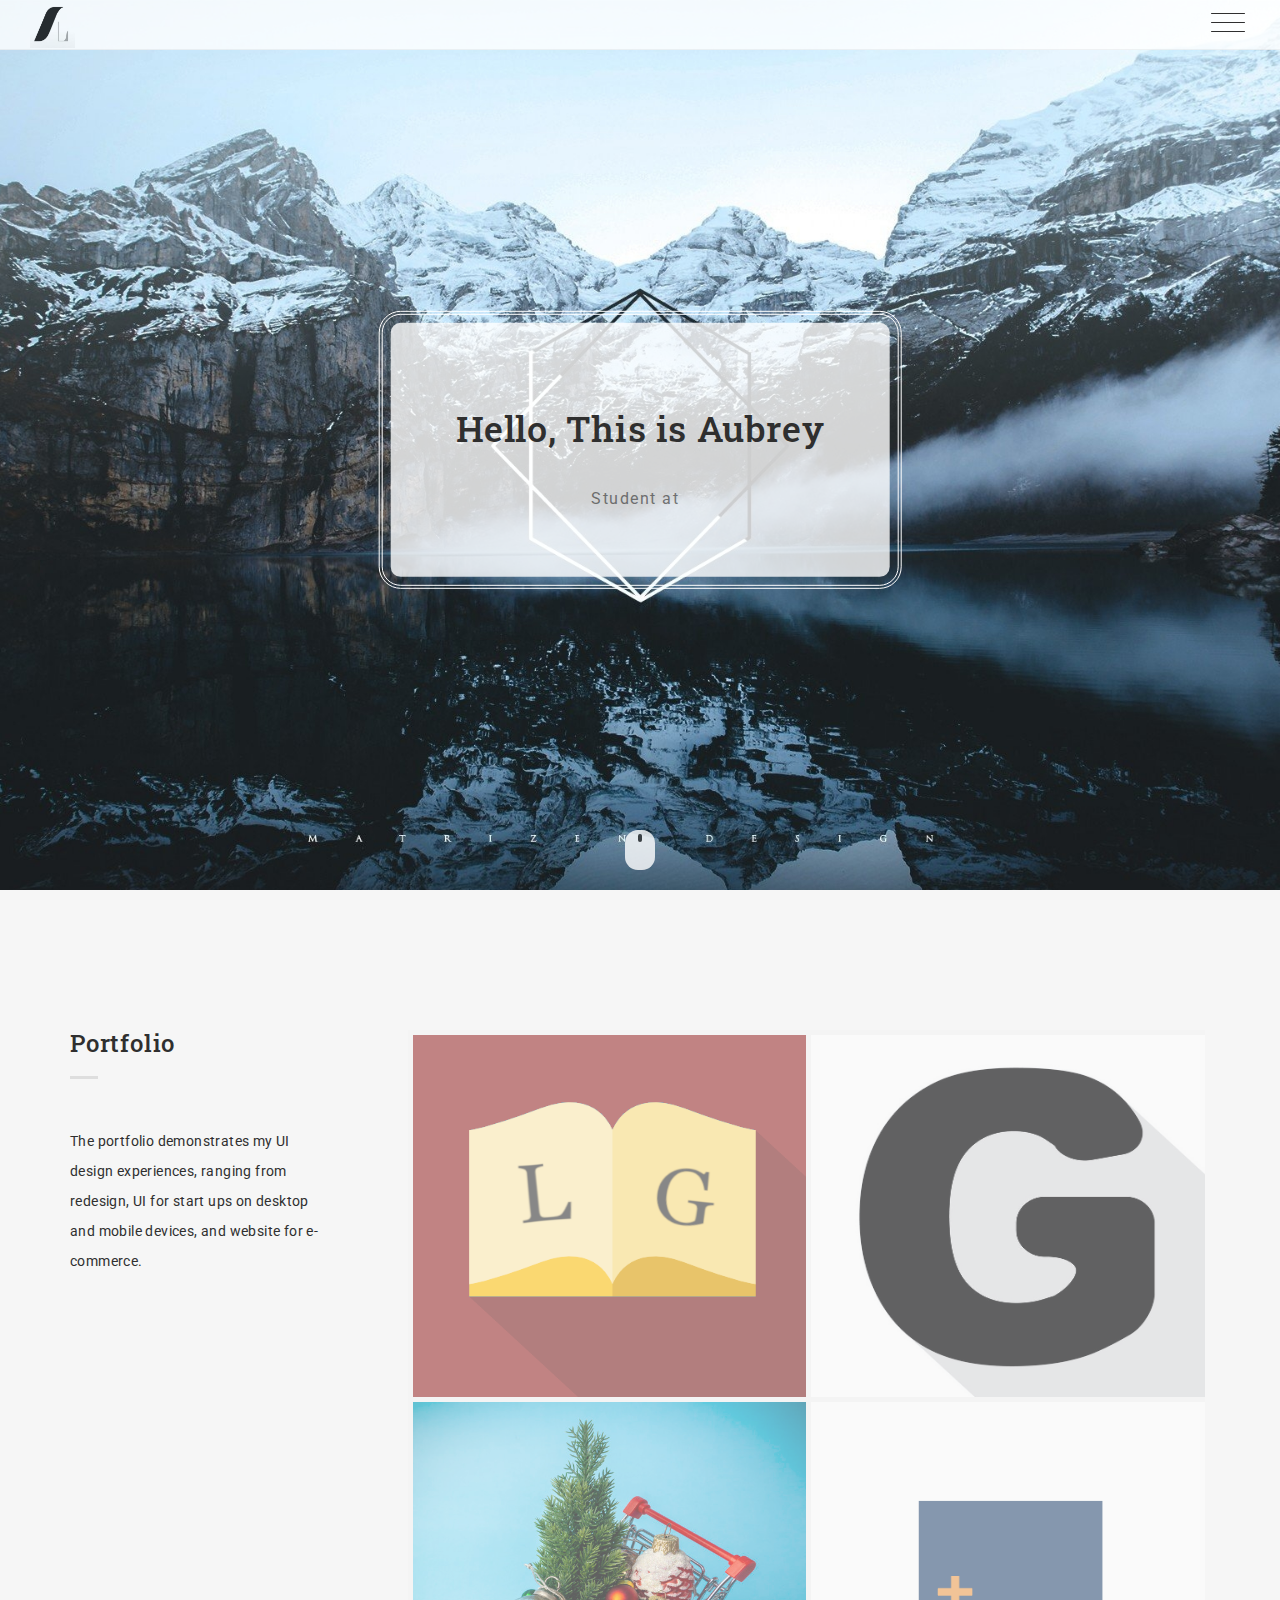
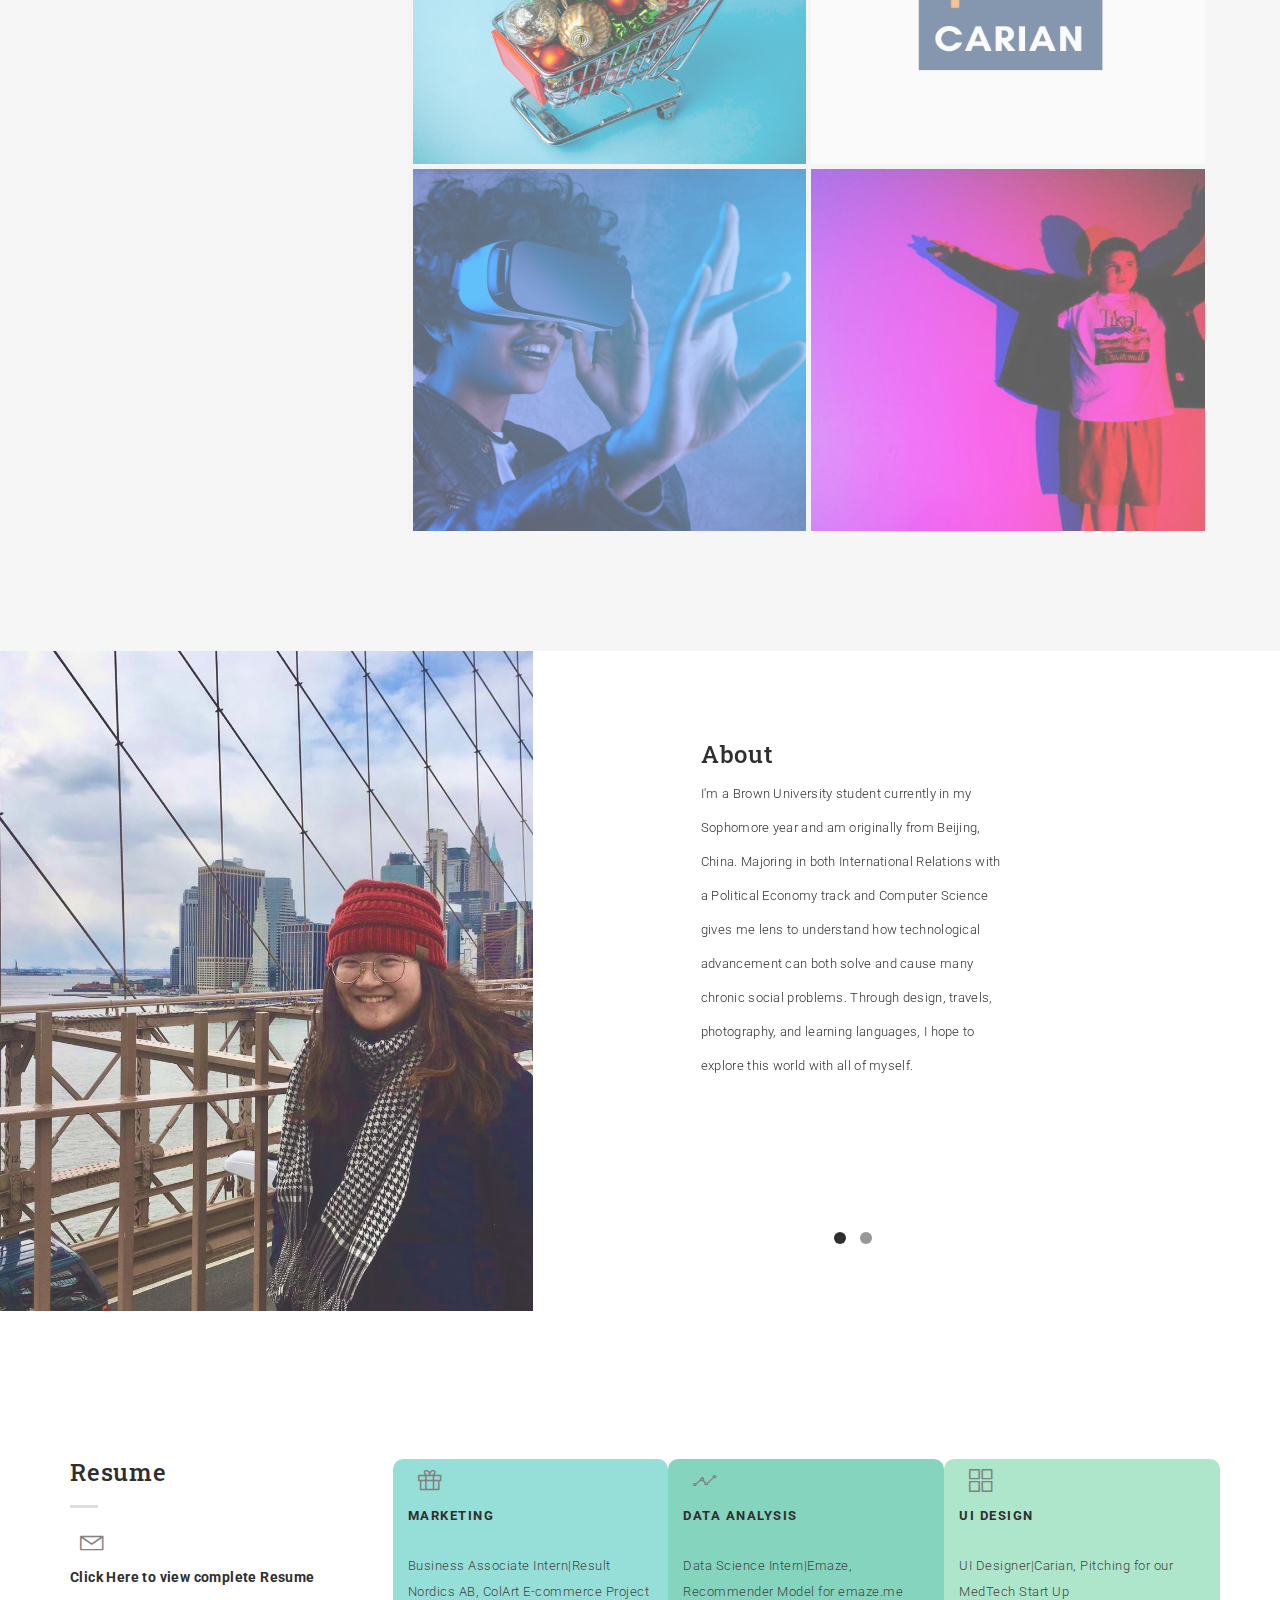
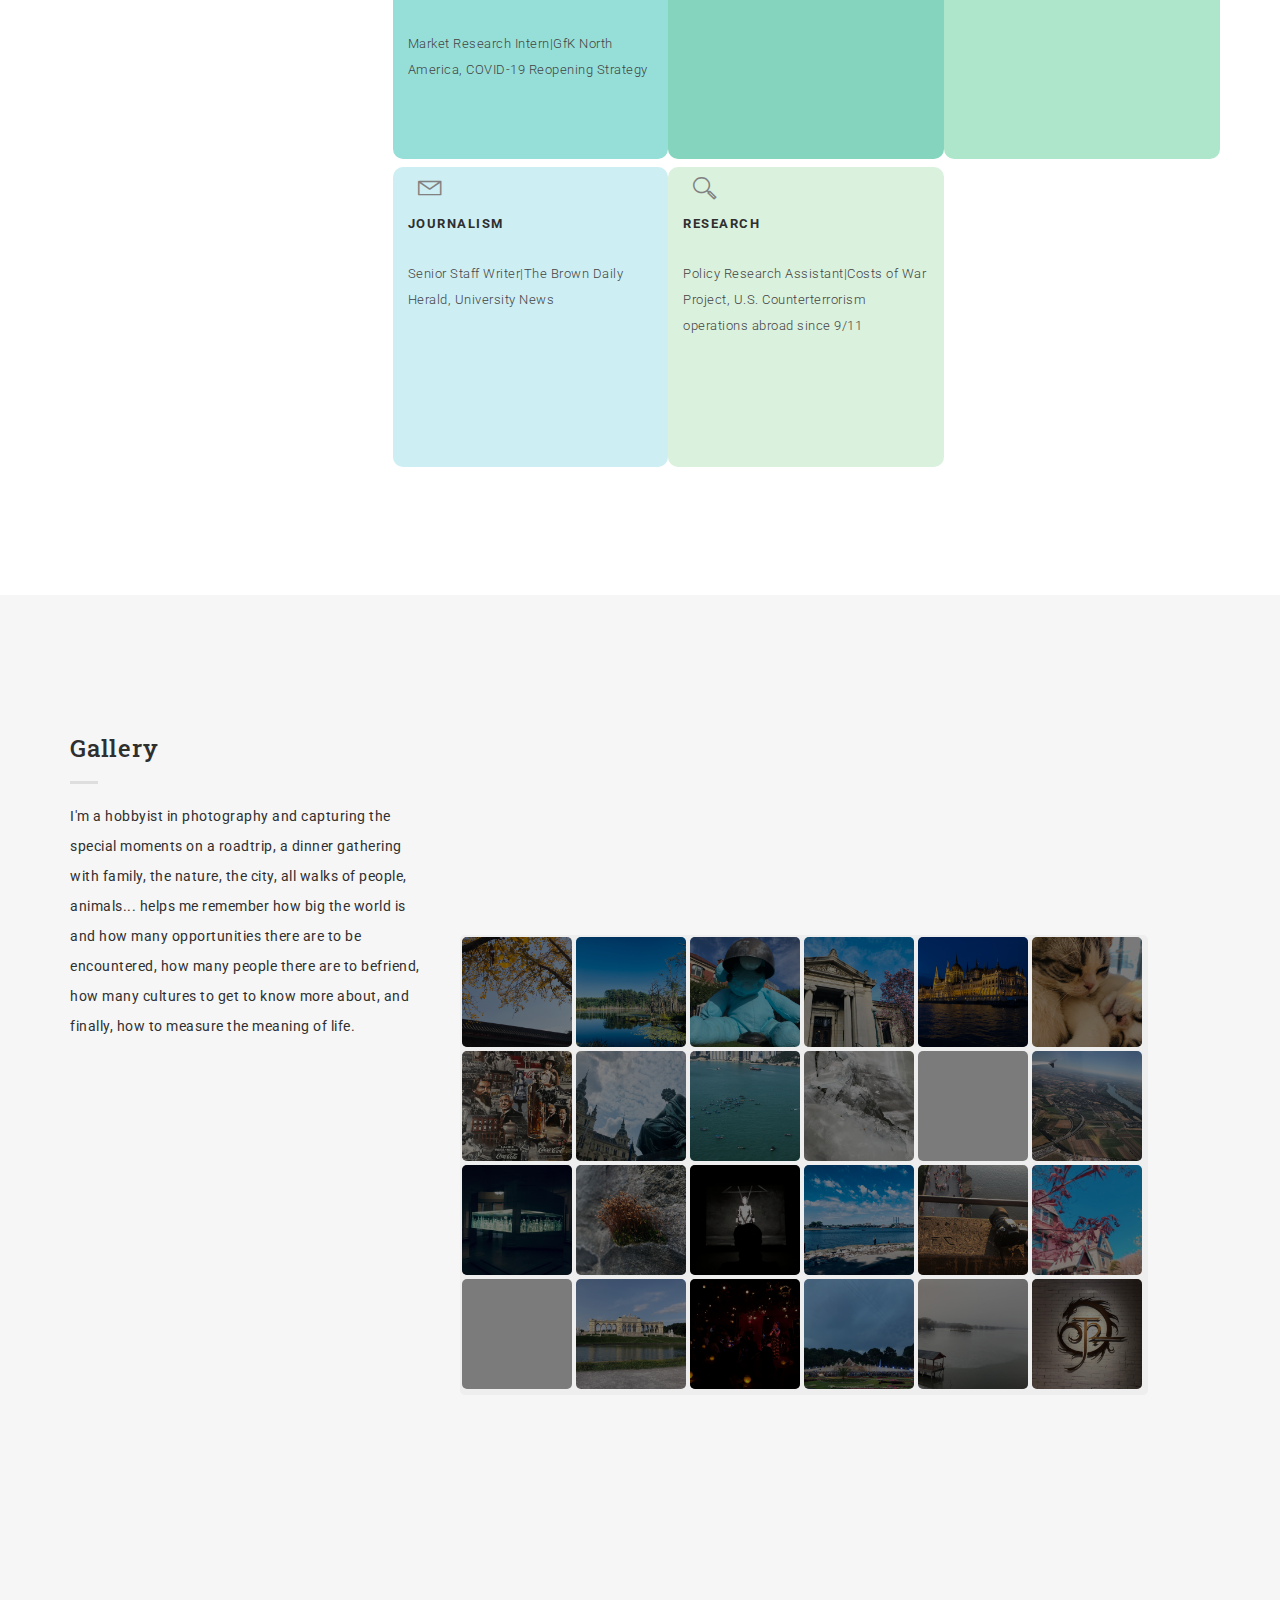
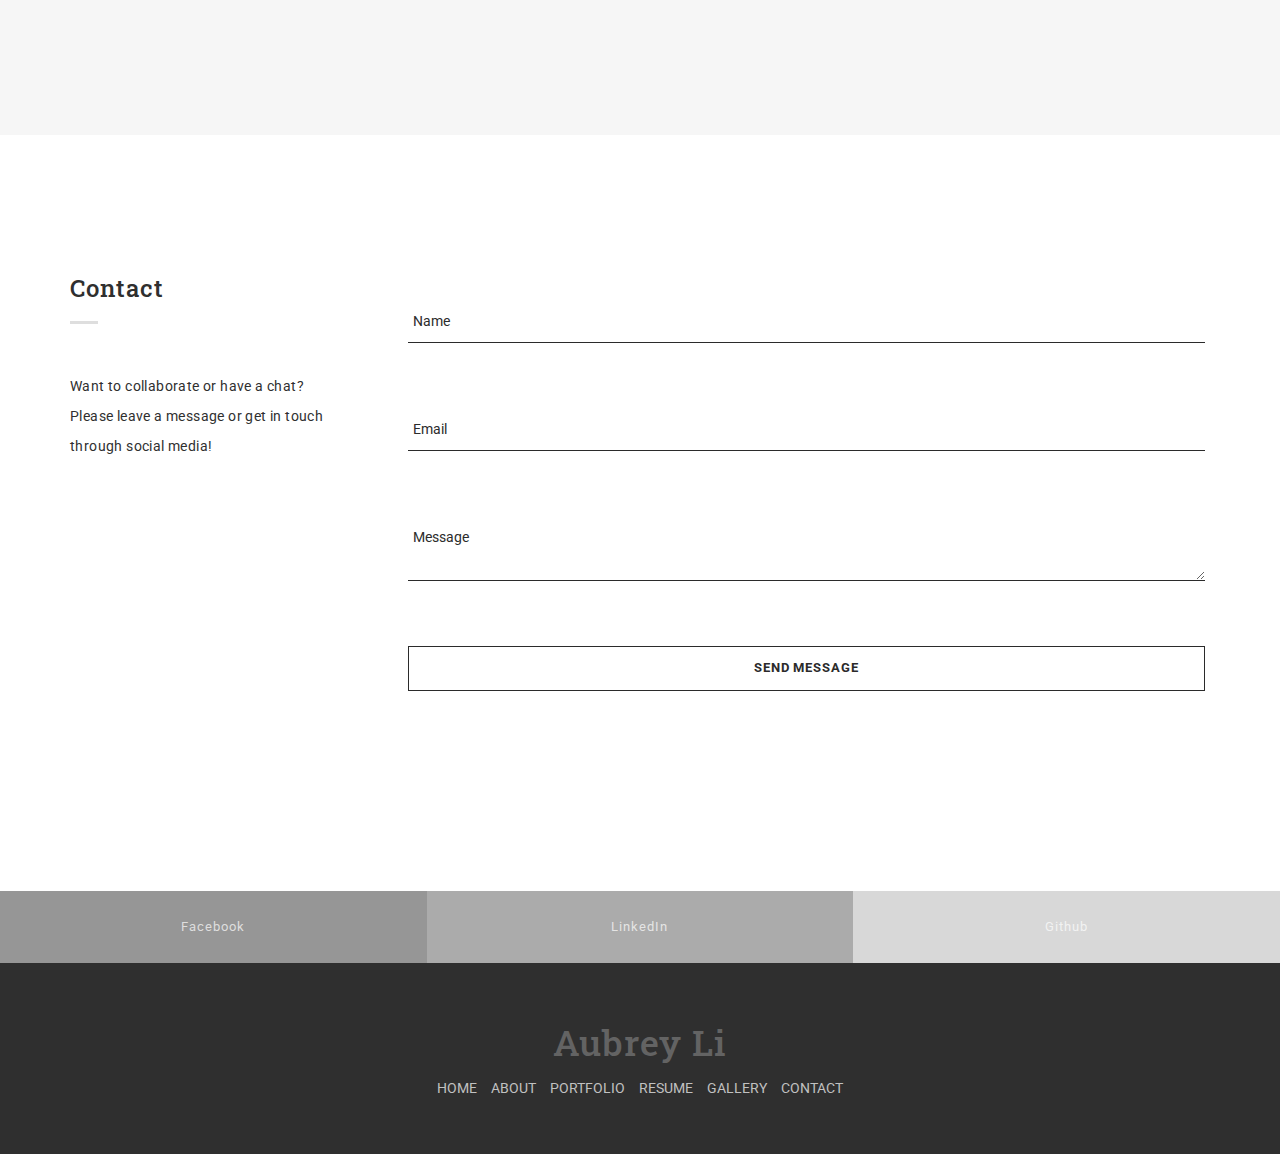
==== index.html @ a7cb2969 "first commit" ====
<!DOCTYPE html>
<html lang="en">
  <head>
    <meta charset="utf-8">
    <title>Yueshan Li</title>
    <meta content="IE=edge" http-equiv="X-UA-Compatible">
    <meta content="width=device-width, initial-scale=1" name="viewport">
    <meta content="Bodo - Simple One Page Personal" name="description">
    <meta content="BdgPixel" name="author">
    <!--Fav-->
    <link href="images/my-logo.jpg" rel="shortcut icon">
    
    <!--styles-->
    <link href="css/bootstrap.min.css" rel="stylesheet">
    <link href="css/owl.carousel.css" rel="stylesheet">
    <link href="css/owl.theme.css" rel="stylesheet">
    <link href="css/magnific-popup.css" rel="stylesheet">
    <link href="css/style.css" rel="stylesheet">
    <link href="css/responsive.css" rel="stylesheet">
    
    <!--fonts google-->
    <link href='https://fonts.googleapis.com/css?family=Roboto+Slab:400,700' rel='stylesheet' type='text/css'>
    <link href='https://fonts.googleapis.com/css?family=Roboto:400,300,500,700' rel='stylesheet' type='text/css'>
    
    <!--[if lt IE 9]>
       <script type="text/javascript" src="js/html5shiv.min.js"></script>
    <![endif]-->
  </head>
  <body>
    <!--PRELOADER-->
    <div id="preloader">
      <div id="status">
        <img alt="logo" src="images/loader_002.gif">
      </div>
    </div>
    <!--/.PRELOADER END-->

    <!--HEADER -->
    <div class="header">
      <div class="for-sticky">
        <!--LOGO-->
        <div class="col-md-2 col-xs-6 logo">
          <a href="index.html"><img alt="logo" class="logo-nav" src="images/my-logo.jpg"></a>
        </div>
        <!--/.LOGO END-->
      </div>
      <div class="menu-wrap">
        <nav class="menu">
          <div class="menu-list">
            <a data-scroll="" href="#home" class="active">
              <span>Home</span>
            </a>
            <a data-scroll="" href="#portfolio">
              <span>Portfolio</span>
            </a>
            <a data-scroll="" href="#about">
              <span>About</span>
            </a>
             <a data-scroll="" href="#resume">
              <span>Resume</span>
            </a>
            <!--
            <a data-scroll="" href="#employement">
              <span>Employement</span>
            </a>
            <a data-scroll="" href="#skill">
              <span>Skills</span>
            </a>
            <a data-scroll="" href="#education">
              <span>Education</span>
            </a>
            <a data-scroll="" href="#testimonial">
              <span>Testimonial</span>
            </a>
            -->
            <a data-scroll="" href="#gallery">
              <span>Gallery</span>
            </a>
            <a data-scroll="" href="#contact">
              <span>Contact</span>
            </a>
          </div>
        </nav>
        <button class="close-button" id="close-button">Close Menu</button>
      </div>
      <button class="menu-button" id="open-button">
        <span></span>
        <span></span>
        <span></span>
      </button><!--/.for-sticky-->
    </div>
    <!--/.HEADER END-->
    
    <!--CONTENT WRAP-->
    <div class="content-wrap">
      <!--CONTENT-->
      <div class="content">
        <!--HOME-->
        <section id="home">
          <div class="container">
            <div class="row">
              <div class="wrap-hero-content">
                  <div class="hero-content">
                    <h1>Hello, This is Aubrey</h1>
                    <br>
                    <span class="typed"></span>
                  </div>
              </div>
              <div class="mouse-icon margin-20">
                <div class="scroll"></div>
              </div>
            </div>
          </div>
        </section>
        <!--/.HOME END-->

        <!--Portfolio-->
        <section class="grey-bg mar-tm-10" id="portfolio">
          <div class="container">
            <div class="row">
              <div class="col-lg-3 col-md-3">
                <h3 class="title-small">
                  <span>Portfolio</span>
                </h3>
                <p class="content-detail">
                  The portfolio demonstrates my UI design experiences, ranging from redesign, UI for start ups on desktop and mobile devices, and website for e-commerce.
                </p>
              </div>
              <div class="col-lg-9 col-md-9 content-right">
                <!--PORTFOLIO *** come back and redirect the pages to the transfered html pages instead of the deployed websites-->
                <ul class="portfolio-image">
                  <li class="col-md-6">
                    <a href="./Libgen.html"><img alt="image" src="images/LG.png">
                      <div class="decription-wrap">
                        <div class="image-bg">
                           <p class="desc">Library Genesis Responsive UI Redesign</p>
                           <p class="desc2">CS1300|UI Design Project</p>
                        </div>

                      </div>
                    </a>
                  </li>
                  <li class="col-md-6">
                    <a href="./gather.html"><img alt="image" src="images/letter-g.jpg">
                      <div class="decription-wrap">
                        <div class="image-bg">
                          <p class="desc">Gather-Your Perfect Workspace</p>
                          <p class="desc2">CS1300|Iterative-Redesign|Networking|Workflow</p>
                        </div>
                      </div>
                    </a>
                  </li>
                  <li class="col-md-6">
                    <a href="./shoppingCart.html"><img alt="image" src="images/shopping-cart.jpg">
                      <div class="decription-wrap">
                        <div class="image-bg">
                          <p class="desc">Christmas Shopping Cart</p>
                          <p class="desc2">CS1300|E-Commerce|React</p>
                        </div>
                      </div>
                    </a>
                  </li>
                  <li class="col-md-6">
                    <a href="./Carian.html"><img alt="image" src="images/Carian.png">
                      <div class="decription-wrap">
                        <div class="image-bg">
                          <p class="desc">Carian-Your Surgical Companion</p>
                          <p class="desc2">Start up|UI Designer|Innovation Dojo 2nd Top Venture</p>
                        </div>
                      </div>
                    </a>
                  </li>
                  <li class="col-md-6">
                    <a href="#"><img alt="image" src="images/VR.jpg">
                      <div class="decription-wrap">
                        <div class="image-bg">
                          <p class="desc">
                            Upcoming Project
                          </p>  
                        </div>
                      </div>
                    </a>
                  </li>
                  <li class="col-md-6">
                    <a href="#"><img alt="image" src="images/exhibits.jpg">
                      <div class="decription-wrap">
                        <div class="image-bg">
                          <p class="desc">
                            Upcoming Project
                          </p>
                        </div>
                      </div>
                    </a>
                  </li>
                </ul>
                <!--/.PORTFOLIO IMAGE END-->
              </div>
            </div>
          </div>
        </section>
        <!--/.portfolio END-->

        <!--ABOUT-->
        <section id="about">
          <div class="col-lg-5 col-md-6 col-xs-12 no-pad">
            <div class="bg-about"></div>
          </div>
          <div class="col-lg-6 col-md-6 col-sm-12 col-xs-12 white-col">
            <div class="row">
              <!--OWL CAROUSEL2-->
              <div class="owl-carousel2">
                <div class="col-md-12">
                  <div class="wrap-about">
                    <div class="w-content">
                      <h3>About</h3>
                      <p class="head-about">
                        I'm a Brown University student currently in my Sophomore year and am originally from Beijing, China.
                        Majoring in both International Relations with a Political Economy track and Computer Science gives me lens to understand how technological advancement 
                        can both solve and cause many chronic social problems.
                        Through design, travels, photography, and learning languages,
                        I hope to explore this world with all of myself.
                      </p>
                    </div>
                  </div>
                </div>
              
                <div class="col-md-12 col-sm-12 col-xs-12 white-col">
                  <div class="row">
                    <div class="col-md-8 col-md-offset-2 col-sm-8 col-sm-offset-2 col-xs-12">
                      <div class="wrap-about">
                        <table class="w-content">
                          <tr>
                            <td class="title">Name </td>
                            <td class="break">:</td>
                            <td> Yueshan Li</td>
                          </tr>
                          <tr>
                            <td class="title">Phone </td>
                            <td class="break">:</td>
                            <td> +1 401 486 2586</td>
                          </tr>
                          <tr>
                            <td class="title">Email </td>
                            <td class="break">:</td>
                            <td> yueshan_li@brown.edu</td>
                          </tr>
                          <tr>
                            <td class="title">LinkedIn </td>
                            <td class="break">:</td>
                            <td> Yueshan Li</td>
                          </tr>
                        </table>
                      </div>
                    </div>
                  </div>
                </div>
              </div>
              <!--/.OWL CAROUSEL2 END-->
            </div>
          </div>
        </section>
        <!--/.ABOUT END-->

        <!--Resume-->
        <section class="white-bg" id="resume">
          <div class="container">
            <div class="row">
              <div class="col-md-3">
                <h3 class="title-small">
                  <span>Resume</span>
                </h3><br>
                <h3 class="icon-use">
                  u
                </h3>
                  <a href="./images/Li_Yueshan.pdf" class="content-detail"><b>Click Here to view complete Resume</b></a>
              </div>
              <div class="col-md-9 content-right">
                <div class="row">
                  <ul class="listing-item">
                    <li>
                      <div class="col-md-4 col-sm-4 bgcolor1">
                        <h3 class="icon-use">
                          b
                        </h3>
                        <p class="head-sm">
                          Marketing
                        </p>
                        <p class="text-grey">
                           Business Associate Intern|Result Nordics AB, ColArt E-commerce Project<br><br>
                           Market Research Intern|GfK North America, COVID-19 Reopening Strategy
                        </p><br>
                      </div>
                    </li>

                    <li>
                      <div class="col-md-4 col-sm-4 bgcolor2">
                        <h3 class="icon-use">
                          c
                        </h3>
                        <p class="head-sm">
                          Data Analysis
                        </p>
                        <p class="text-grey">
                          Data Science Intern|Emaze, Recommender Model for emaze.me 
                        </p><br><br><br><br>
                      </div>
                    </li>

                    <li>
                      <div class="col-md-4 col-sm-4 bgcolor3">
                        <h3 class="icon-use">
                          d
                        </h3>
                        <p class="head-sm">
                          UI Design
                        </p>
                        <p class="text-grey">
                          UI Designer|Carian, Pitching for our MedTech Start Up
                        </p><br>
                      </div>
                    </li>
                  </ul>

                  <ul class="listing-item">
                    <li>
                      <div class="col-md-4 col-sm-4 bgcolor4">
                        <p class="icon-use">
                          u
                        </p>
                        <p class="head-sm">
                          Journalism
                        </p>
                        <p class="text-grey">
                          Senior Staff Writer|The Brown Daily Herald, University News 
                        </p>
                      </div>
                    </li>

                    <li>
                      <div class="col-md-4 col-sm-4 bgcolor5">
                        <h3 class="icon-use">
                          s
                        </h3>
                        <p class="head-sm">
                          Research
                        </p>
                        <p class="text-grey">
                          Policy Research Assistant|Costs of War Project, U.S. Counterterrorism operations abroad since 9/11 
                        </p>
                      </div>
                    </li>
                  </ul>

                </div>
              </div>
            </div>
          </div>
        </section>
        <!--/.Resume END-->

        <!--EMPLOYEMENT
        <section class="grey-bg" id="employement">
          <div class="container">
            <div class="row">
              <div class="col-md-3">
                <h3 class="title-small">
                  <span>Employement</span>
                </h3>
                <p class="content-detail">
                  Lorem ipsum dolor sit amet, consectetuer adipiscing elit, sed diam nonummy nibh euismod tincidunt ut laoreet dolore magna aliquam erat volutpat.
                </p>
              </div>
              <div class="col-md-9 content-right">
                <div class="row">
                  <ul class="listing-item">
                    <li>
                      <div class="col-md-6 col-sm-6">
                        <div class="wrap-card">
                          <div class="card">
                            <h2 class="year">
                              2007 - 2009
                            </h2>
                            <p class="job">
                              web designer
                            </p>
                            <p class="company">
                              Corp Project
                            </p>
                            <hr>
                            <div class="text-detail">
                              <p>
                                Claritas est etiam processus dynamicus, qui sequitur mutationem consuetudium lectorum. Mirum est notare quam littera gothica, quam nunc putamus parum claram, anteposuerit litterarum formas humanita per seacula quarta decima et quinta decima. Eodem modo typi, qui nunc nobis videntur parum clari, fiant sollemnes.
                              </p>
                            </div>
                          </div>
                        </div>
                      </div>
                    </li>

                    <li>
                      <div class="col-md-6 col-sm-6">
                        <div class="wrap-card">
                          <div class="card">
                            <h2 class="year">
                              2009 - 2010
                            </h2>
                            <p class="job">
                              web designer
                            </p>
                            <p class="company">
                              Google inc
                            </p>
                            <hr>
                            <div class="text-detail">
                              <p>
                                Claritas est etiam processus dynamicus, qui sequitur mutationem consuetudium lectorum. Mirum est notare quam littera gothica, quam nunc putamus parum claram, anteposuerit litterarum formas humanita per seacula quarta decima et quinta decima. Eodem modo typi, qui nunc nobis videntur parum clari, fiant sollemnes.
                              </p>
                            </div>
                          </div>
                        </div>
                      </div>
                    </li>
                  </ul>  
                  <ul class="listing-item">
                    <li>
                      <div class="col-md-6 col-sm-6">
                        <div class="wrap-card">
                          <div class="card">
                            <h2 class="year">
                              2010 - 2014
                            </h2>
                            <p class="job">
                              crative director 
                            </p>
                            <p class="company">
                              41 studio
                            </p>
                            <hr>
                            <div class="text-detail">
                              <p>
                                Claritas est etiam processus dynamicus, qui sequitur mutationem consuetudium lectorum. Mirum est notare quam littera gothica, quam nunc putamus parum claram, anteposuerit litterarum formas humanita per seacula quarta decima et quinta decima. Eodem modo typi, qui nunc nobis videntur parum clari, fiant sollemnes.
                              </p>
                            </div>
                          </div>
                        </div>
                      </div>
                    </li>

                    <li>
                      <div class="col-md-6 col-sm-6">
                        <div class="wrap-card">
                          <div class="card">
                            <h2 class="year">
                              2014 - NOW
                            </h2>
                            <p class="job">
                              fullstack designer
                            </p>
                            <p class="company">
                              Freelance
                            </p>
                            <hr>
                            <div class="text-detail">
                              <p>
                                Claritas est etiam processus dynamicus, qui sequitur mutationem consuetudium lectorum. Mirum est notare quam littera gothica, quam nunc putamus parum claram, anteposuerit litterarum formas humanita per seacula quarta decima et quinta decima. Eodem modo typi, qui nunc nobis videntur parum clari, fiant sollemnes.
                              </p>
                            </div>
                          </div>
                        </div>
                      </div>
                    </li>
                  </ul>

                </div>
              </div>
            </div>
          </div>
        </section>
        EMPLOYEMENT END-->

        <!--SKILLS--
        <section class="white-bg" id="skill">
          <div class="container">
            <div class="row">
              <div class="col-md-3">
                <h3 class="title-small">
                  <span>Skills</span>
                </h3>
                <p class="content-detail">
                  Lorem ipsum dolor sit amet, consectetuer adipiscing elit, sed diam nonummy nibh euismod tincidunt ut laoreet dolore magna aliquam erat volutpat.
                </p>
              </div>
              <div class="col-md-9 content-right">
               
                <div class="skillst">
                  <div class="skillbar" data-percent="78%">
                    <div class="title head-sm">
                      HTML 5
                    </div>
                    <div class="count-bar">
                      <div class="count"></div>
                    </div>
                  </div>
                  <div class="skillbar" data-percent="91%">
                    <div class="title head-sm">
                      CSS 4
                    </div>
                    <div class="count-bar">
                      <div class="count"></div>
                    </div>
                  </div>
                  <div class="skillbar" data-percent="58%">
                    <div class="title head-sm">
                      jQuery
                    </div>
                    <div class="count-bar">
                      <div class="count"></div>
                    </div>
                  </div>
                  <div class="skillbar" data-percent="63%">
                    <div class="title head-sm">
                      PHP
                    </div>
                    <div class="count-bar">
                      <div class="count"></div>
                    </div>
                  </div>
                  <div class="skillbar" data-percent="95%">
                    <div class="title head-sm">
                      Photoshop
                    </div>
                    <div class="count-bar">
                      <div class="count"></div>
                    </div>
                  </div>
                </div>
              </div>
            </div>
          </div>
        </section>
        SKILLS END-->

        <!--EDUCATION
        <section class="grey-bg" id="education">
          <div class="container">
            <div class="row">
              <div class="col-md-3">
                <h3 class="title-small">
                  <span>Education</span>
                </h3>
                <p class="content-detail">
                  Lorem ipsum dolor sit amet, consectetuer adipiscing elit, sed diam nonummy nibh euismod tincidunt ut laoreet dolore magna aliquam erat volutpat.
                </p>
              </div>
              <div class="col-md-9 content-right">
                <div class="row">
                  <ul class="listing-item">
                    <li>
                      <div class="col-md-6 col-sm-6">
                        <div class="wrap-card">
                          <div class="card">
                            <h2 class="year">
                              2002 - 2005
                            </h2>
                            <p class="job">
                              Information System
                            </p>
                            <p class="company">
                              Telkom University
                            </p>
                            <hr>
                            <div class="text-detail">
                              <p>
                                Claritas est etiam processus dynamicus, qui sequitur mutationem consuetudium lectorum. Mirum est notare quam littera gothica, quam nunc putamus parum claram, anteposuerit litterarum formas humanita per seacula quarta decima et quinta decima. Eodem modo typi, qui nunc nobis videntur parum clari, fiant sollemnes.
                              </p>
                            </div>
                          </div>
                        </div>
                      </div>
                    </li>

                    <li>
                      <div class="col-md-6 col-sm-6">
                        <div class="wrap-card">
                          <div class="card">
                            <h2 class="year">
                              2005 - 2007
                            </h2>
                            <p class="job">
                              DKV
                            </p>
                            <p class="company">
                              UNIKOM
                            </p>
                            <hr>
                            <div class="text-detail">
                              <p>
                                Claritas est etiam processus dynamicus, qui sequitur mutationem consuetudium lectorum. Mirum est notare quam littera gothica, quam nunc putamus parum claram, anteposuerit litterarum formas humanita per seacula quarta decima et quinta decima. Eodem modo typi, qui nunc nobis videntur parum clari, fiant sollemnes.
                              </p>
                            </div>
                          </div>
                        </div>
                      </div>
                    </li>
                  </ul>
                  <ul class="listing-item">
                    <li>
                      <div class="col-md-6 col-sm-6">
                        <div class="wrap-card">
                          <div class="card">
                            <h2 class="year">
                              2007 - 2009
                            </h2>
                            <p class="job">
                              Magister DKV 
                            </p>
                            <p class="company">
                              ITB
                            </p>
                            <hr>
                            <div class="text-detail">
                              <p>
                                Claritas est etiam processus dynamicus, qui sequitur mutationem consuetudium lectorum. Mirum est notare quam littera gothica, quam nunc putamus parum claram, anteposuerit litterarum formas humanita per seacula quarta decima et quinta decima. Eodem modo typi, qui nunc nobis videntur parum clari, fiant sollemnes.
                              </p>
                            </div>
                          </div>
                        </div>
                      </div>
                    </li>

                    <li>
                      <div class="col-md-6 col-sm-6">
                        <div class="wrap-card">
                          <div class="card">
                            <h2 class="year">
                              2009 - 2010
                            </h2>
                            <p class="job">
                              Typhography Magister
                            </p>
                            <p class="company">
                              Florida University
                            </p>
                            <hr>
                            <div class="text-detail">
                              <p>
                                Claritas est etiam processus dynamicus, qui sequitur mutationem consuetudium lectorum. Mirum est notare quam littera gothica, quam nunc putamus parum claram, anteposuerit litterarum formas humanita per seacula quarta decima et quinta decima. Eodem modo typi, qui nunc nobis videntur parum clari, fiant sollemnes.
                              </p>
                            </div>
                          </div>
                        </div>
                      </div>
                    </li>
                  </ul>

                </div>
              </div>
            </div>
          </div>
        </section>
        EDUCATION END-->

        <!--TESTIMONIAL
        <section id="testimonial">
          <div class="container">
            <div class="row wrap-testimonial">
              <div class="col-md-10 col-md-offset-1">
                <div class="owl-carousel">
                  <div class="list-testimonial">
                    <div class="content-testimonial">
                      <h3 class="testi">
                        “ Reza did a phenominal job setting up my a website for my product He performed the task very quickly and efficiently. We know we have the superior topical pain relief cream on the market and he has helped us communicate that message via the website he built from scratch. Thanks! ”
                      </h3>
                      <p class="people">
                        Darin Cohen - Active10
                      </p>
                    </div>
                  </div>
                  <div class="list-testimonial">
                    <div class="content-testimonial">
                      <h3 class="testi">
                        “ Another successful project working with Reza. He has great design skills, is very responsive and professional. Looking forward to the next opportunity to work together. ”
                      </h3>
                      <p class="people">
                        Marko Milicevic
                      </p>
                    </div>
                  </div>
                  <div class="list-testimonial">
                    <div class="content-testimonial">
                      <h3 class="testi">
                        “ Great designer! I like his sense of design, especially the color scheme. Quick turnaround. Look forward to work with him again. Thanks!! ”
                      </h3>
                      <p class="people">
                        JK Thang
                      </p>
                    </div>
                  </div>
                </div>
              </div>
            </div>
          </div>
          <div class="mask-testimonial"></div>
        </section>
        /.TESTMONIAL END-->

        <!--BLOG-->
        <section class="grey-bg" id="gallery">
          <div class="container">
            <div class="row">
              <div class="col-md-4">
                <h3 class="title-small">
                  <span>Gallery</span>
                </h3>
                <p class="content-details">
                  I'm a hobbyist in photography and capturing the special moments on a roadtrip,
                  a dinner gathering with family, the nature, the city, all walks of people, animals...
                  helps me remember how big the world is and how many opportunities there are to be encountered,
                  how many people there are to befriend, how many cultures to get to know more about, and finally,
                  how to measure the meaning of life. 
                </p>
              </div>
              <div class="col-md-8">
                <div class="demo">
                  <div class="demo__gallery">
                    <div class="demo__placeholder"></div>
                    <div class="demo__placeholder"></div>
                    <div class="demo__placeholder"></div>
                    <div class="demo__placeholder"></div>
                    <div class="demo__placeholder"></div>
                    <div class="demo__placeholder"></div>
                    <div class="demo__placeholder"></div>
                    <div class="demo__placeholder"></div>
                    <div class="demo__placeholder"></div>
                    <div class="demo__placeholder"></div>
                    <div class="demo__placeholder"></div>
                    <div class="demo__placeholder"></div>
                    <div class="demo__placeholder"></div>
                    <div class="demo__placeholder"></div>
                    <div class="demo__placeholder"></div>
                    <div class="demo__placeholder"></div>
                    <div class="demo__placeholder"></div>
                    <div class="demo__placeholder"></div>
                    <div class="demo__placeholder"></div>
                    <div class="demo__placeholder"></div>
                    <div class="demo__placeholder"></div>
                    <div class="demo__placeholder"></div>
                    <div class="demo__placeholder"></div>
                    <div class="demo__placeholder"></div>
                  </div>  
                </div>
              </div>
                <!--GRID BLOG
                <div class="grid">
                  <div class="grid-item">
                    <div class="wrap-article">
                      <img alt="blog-1" class="img-circle text-center" src="images/blog-1.png">
                      <p class="subtitle fancy">
                        <span>09/01/2015</span>
                      </p>
                      <a href="#">
                        <h3 class="title">
                          Popular Design in 2015 
                        </h3>
                      </a>
                      <p class="content-blog">
                        Lorem ipsum dolor sit amet, consectetuer adipiscing elit, sed diam nonummy nibh euismod tincidunt ut laoreet dolore magna aliquam erat volutpat. Ut wisi enim ad minim veniam, quis nostrud exerci tation.
                      </p>
                    </div>
                  </div>

                  <div class="grid-item">
                    <div class="wrap-article">
                     <img alt="blog-4" class="img-circle text-center" src="images/blog-4.jpg">
                     <p class="subtitle fancy">
                        <span>08/20/2015</span>
                      </p>
                      <a href="#">
                        <h3 class="title">
                          Just Start
                        </h3>
                      </a>
                      <p class="content-blog">
                        Lorem ipsum dolor sit amet, consectetuer adipiscing elit, sed diam nonummy nibh euismod tincidunt ut laoreet dolore magna aliquam erat volutpat. 
                      </p>
                    </div>
                  </div>

                  <div class="grid-item">
                    <div class="wrap-article">
                      <img alt="blog6" class="img-circle text-center" src="images/blog-6.jpg">
                      <p class="subtitle fancy">
                        <span>08/11/2015</span>
                      </p>
                      <a href="#">
                        <h3 class="title">
                          The Huffington Post
                        </h3>
                      </a>
                      <p class="content-blog">
                       Lorem ipsum dolor sit amet, consectetuer adipiscing elit, sed diam nonummy nibh euismod tincidunt ut laoreet dolore magna aliquam erat volutpat. 
                      </p>
                    </div>
                  </div>
                  
                  <div class="grid-item">
                    <div class="wrap-article">
                      <img alt="blog2" class="img-circle text-center" src="images/blog-2.jpg">
                      <p class="subtitle fancy">
                        <span>08/03/2015</span>
                      </p>
                      <a href="#">
                        <h3 class="title">
                          Manuk!
                        </h3>
                      </a>
                      <p class="content-blog">
                        Lorem ipsum dolor sit amet, consectetuer adipiscing elit, sed diam nonummy nibh euismod tincidunt ut laoreet dolore magna aliquam erat volutpat. 
                      </p>
                    </div>
                  </div>

                  <div class="grid-item">
                    <div class="wrap-article">
                      <img alt="blog5" class="img-circle text-center" src="images/blog-5.jpg">
                      <p class="subtitle fancy">
                        <span>07/26/2015</span>
                      </p>
                      <a href="#">
                        <h3 class="title">
                          Do Web Designer Really Need To Know UI/UX Design and Backend Code too?
                        </h3>
                      </a>
                      <p class="content-blog">
                        Lorem ipsum dolor sit amet, consectetuer adipiscing elit, sed diam nonummy nibh euismod tincidunt ut laoreet dolore magna aliquam erat volutpat. 
                      </p>
                    </div>
                  </div>

                  <div class="grid-item">
                    <div class="wrap-article">
                      <img alt="blog-3" class="img-circle text-center" src="images/blog-3.jpg">
                      <p class="subtitle fancy">
                        <span>08/03/2015</span>
                      </p>
                      <a href="#">
                        <h3 class="title">
                          Somewhere Place
                        </h3>
                      </a>
                      <p class="content-blog">
                        Lorem ipsum dolor sit amet, consectetuer adipiscing elit. Ut wisi enim ad minim veniam, quis nostrud exerci tation ullamcorper suscipit.
                      </p>
                    </div>
                  </div>                  

                </div>
                /.GRID BLOG END-->
            </div>
        </section>
        <!--/.BLOG END-->

        <!--CONTACT-->
        <section id="contact" class="white-bg">
          <div class="container">
            <div class="row">
              <div class="col-md-3">
                <h3 class="title-small">
                  <span>Contact</span>
                </h3>
                <p class="content-detail">
                  Want to collaborate or have a chat? Please leave a message or get in touch through social media!
                </p>
              </div>
              <div class="col-md-9 content-right">
                <form>
                  <div class="group">
                    <input required="" type="text"><span class="highlight"></span><span class="bar"></span><label>Name</label>
                  </div>
                  <div class="group">
                    <input required="" type="email"><span class="highlight"></span><span class="bar"></span><label>Email</label>
                  </div>
                  <div class="group">
                    <textarea required=""></textarea><span class="highlight"></span><span class="bar"></span><label>Message</label>
                  </div>
                  <input id="sendMessage" name="sendMessage" type="submit" value="Send Message">
                </form>
              </div>
            </div>
          </div>
        </section>
        <!--/.CONTACT END-->
        
        <!--FOOTER-->
        <footer>
          <div class="footer-top">
            <ul class="socials">
              <li class="facebook">
                <a href="https://www.facebook.com/profile.php?id=100004624037078" data-hover="Facebook">Facebook</a>
              </li>
              <li class="twitter">
                <a href="https://www.linkedin.com/in/yueshan-li-ba1599154/" data-hover="LinkedIn">LinkedIn</a>
              </li>
              <li class="gplus">
                <a href="https://github.com/Aubrey-Li" data-hover="Github">Github</a>
              </li>
            </ul>
          </div>

          <div class="footer-bottom">
            <div class="container text-center">
              <div class="row">
                <div class="col-md-12 col-sm-12">
                    <h1>Aubrey Li</h1>
                </div>
              </div>
              <div class="row justify-content-center">
                <ul class="foot-menu">
                  <li class="foot-menu-item text-warning">
                    <a href="#home" data-scroll="" class="text-warning">HOME</a>
                  </li>
                  <li class="foot-menu-item text-warning">
                    <a href="#about" data-scroll="" class="text-warning">ABOUT</a>
                  </li>
                  <li class="foot-menu-item text-warning">
                    <a href="#portfolio" data-scroll="" class="text-warning">PORTFOLIO</a>
                  </li>
                  <li class="foot-menu-item text-warning">
                    <a href="#resume" data-scroll="" class="text-warning">RESUME</a>
                  </li>
                  <li class="foot-menu-item text-warning">
                    <a href="#gallery" data-scroll="" class="text-warning">GALLERY</a>
                  </li>
                  <li class="foot-menu-item text-warning">
                    <a href="#contact" data-scroll="" class="text-warning">CONTACT</a>
                  </li>
                </ul>
              </div>
            </div>
          </div>
        </footer>
        <!--/.FOOTER-END-->

      <!--/.CONTENT END-->
      </div>
    <!--/.CONTENT-WRAP END-->
    </div>
    

    <script src="js/jquery-1.9.1.min.js" type="text/javascript"></script>
    <script src="js/jquery.appear.js" type="text/javascript"></script>
    <script src="js/bootstrap.min.js" type="text/javascript"></script>
    <script src="js/classie.js" type="text/javascript"></script>
    <script src="js/owl.carousel.min.js" type="text/javascript"></script>
    <script src="js/jquery.magnific-popup.min.js" type="text/javascript"></script>
    <script src="js/masonry.pkgd.min.js" type="text/javascript"></script>
    <script src="js/masonry.js" type="text/javascript"></script>
    <script src="js/smooth-scroll.min.js" type="text/javascript"></script>
    <script src="js/typed.js" type="text/javascript"></script>
    <script src="js/gallery.js" type="text/javascript"></script>
    <script src="js/main.js" type="text/javascript"></script>
  </body>
</html>
---- css/style.css ----
/* -----------------------------------------------------------
TABLE OF CONTENTS:
--------------------------------------------------------------
1) General
2) Page Loader
3) Helper
4) Header
5) Typography
6) Hero
7) Sections
 7.a) portfolio
 7.b) service
 7.c) experience
 7.d) testimonial
 7.e) blog
 7.f) about
 7.g) contact
 7.h) footer
8) Components
 8.a) skills


-------------------------------------------------------------

------------------------------------------------------------*/
/*-----------------------------------------1) General--------------------------------------------------*/
@font-face {
  font-family: 'Glyphter';
  src: url('../fonts/Glyphter.eot');
  src: url('../fonts/Glyphter?#iefix') format('embedded-opentype'), url('../fonts/Glyphter.woff') format('woff'), url('../fonts/Glyphter.ttf') format('truetype'), url('../fonts/Glyphter.svg#Glyphter') format('svg');
  font-weight: normal;
  font-style: normal;
}
*,
*:after,
*:before {
  -webkit-box-sizing: border-box;
  -moz-box-sizing: border-box;
  -ms-box-sizing: border-box;
  box-sizing: border-box;
}
body,
html {
  left: 0;
  top: 0;
  margin: 0px;
  padding: 0px;
  overflow-x: hidden;
  font-family: 'Roboto', sans-serif;
  height: 100%;
  width: 100%;
}
body {
  color: #2f2f2f;
  font-size: 16px;
  line-height: 1.7;
  background-color: #fff;
}
a {
  color: #2f2f2f;
  text-decoration: none;
  transition: ease .6s;
  -webkit-transition: ease .6s;
  -moz-transition: ease .6s;
  -o-transition: ease .6s;
  -ms-transition: ease .6s;
}
a:hover {
  text-decoration: none;
  color: #818181;
}
a:focus {
  outline: none;
  color: #999999;
  text-decoration: none;
}
iframe {
  border: none;
  width: 100%;
}
img { max-width: 100%; }
*:focus {
  outline: none;
}

/*----------------------------------------- 2) Preloader --------------------------------------------------*/
#preloader {
  position: fixed;
  top: 0;
  left: 0;
  right: 0;
  bottom: 0;
  background-color: #fff;
  z-index: 999999;
}
#status {
  width: 200px;
  height: 200px;
  position: absolute;
  left: 50%;
  top: 50%;
  background-image: url(../images/loader.gif);
  background-repeat: no-repeat;
  background-position: center center;
  text-align: center;
  margin: -40px 0 0 -100px;
}
#status img {
  text-align: center;
  margin-top: -80px;
}

/*----------------------------------------- 3) Helper --------------------------------------------------*/
.no-pad {padding: 0 !important; margin: 0 !important;}
.pad-80 {padding-top: 80px;}
.mar-t-50{margin-top: 50px !important;}
.mar-tm-10{ margin-top: -10px;}

.white-col{
  background: #ffffff;
  padding: none;
}

/*---- span -----*/
.title-small span { position: relative;}
.title-small span:after {
  content: "";
  position: absolute;
  bottom: -20px;
  height: 3px;
  background: #DEDEDE;
  width: 28px;
  left: 0;
}
.title-small-center span {position: relative;}
.title-small-center span:after {
  content: "";
  display: block;
  margin: 0 auto;
  margin-top: 20px;
  height: 3px;
  background: #DEDEDE;
  width: 28px;
  left: 0;
}
/*----- background ------*/
.grey-bg {
  background: #f6f6f6;
  padding: 120px 0;
  display: block;
}
.white-bg {
  background: #ffffff;
  padding: 120px 0;
  display: block;
}
/*-------- content --------*/
.content-detail {
  font-weight: 400;
  margin-top: 70px;
  line-height: 30px;
  font-size: 14px;
  letter-spacing: 0.4px;
}
.content-details {
  font-weight: 400;
  margin-top: 40px;
  line-height: 30px;
  font-size: 14px;
}
.pad-bottom {
  padding-bottom: 80px;
}
.text-detail {
  margin-top: 30px;
  color: #5f5f5f;
}

.listing-item{
  list-style: none;
  display: inline-block;
  width: 100%;
  padding: 0;
  margin: 0;
}

/*----------------------------------------- 4) Header --------------------------------------------------*/
.header {
  width: 100%;
  z-index: 9999;
}
.for-sticky {
  position: fixed;
  z-index: -1;
  bottom: 0;
  width: 100%;
  height: 50px;
  opacity: 0.8;
  z-index: 1;
  top: 0;
  left: 0;
  border-bottom: 1px solid #f1f1f1;
  display: block;
  padding: 0px 15px 5px 15px;
  background: #ffffff;
  -webkit-transition: all 0.3s;
  -moz-transition: all 0.3s;
  -ms-transition: all 0.3s;
  -o-transition: all 0.3s;
  transition: all 0.3s;
}
.logo-nav {
  padding: 3px 0 10px 0;
  -webkit-transition: all 0.3s;
  -moz-transition: all 0.3s;
  -ms-transition: all 0.3s;
  -o-transition: all 0.3s;
  transition: all 0.3s;
  width: 45px;
  display: block;
}
.opacity-nav {
  opacity: 0.8;
  z-index: 2;
}
/*----------- panel ----------*/
.content-wrap {
  -webkit-overflow-scrolling: touch;
  height: 100%;
  width: 100%;
}
.content {
  position: absolute;
  width: 100%;
  height: 100%;
}

.content::before {
  position: fixed;
  top: 0;
  left: 0;
  z-index: 10;
  width: 100%;
  height: 100%;
  background: rgba(0, 0, 0, 0.3);
  content: '';
  opacity: 0;
  -webkit-transform: translate3d(100%, 0, 0);
  transform: translate3d(100%, 0, 0);
  -webkit-transition: opacity 0.4s, -webkit-transform 0s 0.4s;
  transition: opacity 0.4s, transform 0s 0.4s;
  -webkit-transition-timing-function: cubic-bezier(0.7, 0, 0.3, 1);
  transition-timing-function: cubic-bezier(0.7, 0, 0.3, 1);
}
/* Menu Button */
.menu-button {
  width: 34px;
  height: 45px;
  position: fixed;
  right: 0;
  margin-top: 13px;
  margin-right: 35px;
  z-index: 1000;
  padding: 0;
  cursor: pointer;
  background: transparent;
  border: none;
}
.menu-button span {
  display: block;
  position: absolute;
  height: 1px;
  width: 100%;
  background: #2f2f2f;
  border-radius: 9px;
  opacity: 1;
  left: 0;
}
.menu-button span:nth-child(1) {top: 0px;}

.menu-button span:nth-child(2) {top: 9px;}

.menu-button span:nth-child(3) {top: 18px;}
.menu-button:hover {opacity: 0.6;}
/* Close Button */
.close-button {
  width: 1em;
  height: 1em;
  position: absolute;
  right: 1em;
  top: 1em;
  overflow: hidden;
  text-indent: 1em;
  font-size: 0.75em;
  border: none;
  background: transparent;
  color: transparent;
}
.close-button::before,
.close-button::after {
  content: '';
  position: absolute;
  width: 3px;
  height: 100%;
  top: 0;
  left: 50%;
  background: #bdc3c7;
}
.close-button::before {
  -webkit-transform: rotate(45deg);
  transform: rotate(45deg);
}
.close-button::after {
  -webkit-transform: rotate(-45deg);
  transform: rotate(-45deg);
}
/* Menu */
.menu-wrap {
  position: fixed;
  z-index: 1001;
  width: 300px;
  height: 100%;
  right: 0;
  float: right;
  background: #303647;
  padding: 2.5em 1.5em 0;
  -webkit-transform: translate3d(300px, 0, 0);
  transform: translate3d(300px, 0, 0);
  -webkit-transition: -webkit-transform 0.4s;
  transition: transform 0.4s;
  -webkit-transition-timing-function: cubic-bezier(0.7, 0, 0.3, 1);
  transition-timing-function: cubic-bezier(0.7, 0, 0.3, 1);
}
.menu,
.menu-list {
  height: 100%;     
  overflow-x: auto;
}
.menu-list {
  -webkit-transform: translate3d(0, 100%, 0);
  transform: translate3d(0, 100%, 0);
}
.menu-list a {
  display: block;
  padding: 1.5em 0;
  -webkit-transform: translate3d(0, 500px, 0);
  transform: translate3d(0, 500px, 0);
  color: #a5a5a5;
  position: relative;
}
.menu-list a:hover, .menu-list a:active span {color: #ffffff;}
.menu-list,
.menu-list a {
  -webkit-transition: -webkit-transform 0s 0.4s;
  transition: transform 0s 0.4s;
  -webkit-transition-timing-function: cubic-bezier(0.7, 0, 0.3, 1);
  transition-timing-function: cubic-bezier(0.7, 0, 0.3, 1);
}
.menu a:nth-child(2) {
  -webkit-transform: translate3d(0, 1000px, 0);
  transform: translate3d(0, 1000px, 0);
}
.menu-list a:nth-child(3) {
  -webkit-transform: translate3d(0, 1500px, 0);
  transform: translate3d(0, 1500px, 0);
}
.menu-list a:nth-child(4) {
  -webkit-transform: translate3d(0, 2000px, 0);
  transform: translate3d(0, 2000px, 0);
}
.menu-list a:nth-child(5) {
  -webkit-transform: translate3d(0, 2500px, 0);
  transform: translate3d(0, 2500px, 0);
}
.menu-list a:nth-child(6) {
  -webkit-transform: translate3d(0, 3000px, 0);
  transform: translate3d(0, 3000px, 0);
}
.menu-list a span:nth-last-child(1){
  margin-bottom: 100px;
}
.menu-list a span {
  margin-left: 10px;
  font-weight: 400;
  font-size: 12px;
  letter-spacing: 5px;
  text-transform: uppercase;
  z-index: 2;
  position: absolute;
  margin-bottom: 20px;
  padding: 10px;
}
.menu-list a span:before{
  content: '';
  display: block;
  width: 0;
  height: 2px;
  background: #ffffff;
  -webkit-transition: width .3s ease;
  transition: width .3s ease;
  position: absolute;
  top: 50%;
  left: 0;
  -webkit-transform: translate(0,-50%);
  -ms-transform: translate(0,-50%);
  transform: translate(0,-50%);
  z-index: -1;
}
.menu-list a.active span{
  color: #ffffff !important;
}
.menu-list a.active span:before{
  width: 100%;
}

/* Shown menu */
.show-menu .menu-wrap {
  -webkit-transform: translate3d(0, 0, 0);
  transform: translate3d(0, 0, 0);
  -webkit-transition: -webkit-transform 0.8s;
  transition: transform 0.8s;
  -webkit-transition-timing-function: cubic-bezier(0.7, 0, 0.3, 1);
  transition-timing-function: cubic-bezier(0.7, 0, 0.3, 1);
}
.show-menu .menu-list,
.show-menu .menu-list a {
  -webkit-transform: translate3d(0, 0, 0);
  transform: translate3d(0, 0, 0);
  -webkit-transition: -webkit-transform 0.8s;
  transition: transform 0.8s;
  -webkit-transition-timing-function: cubic-bezier(0.7, 0, 0.3, 1);
  transition-timing-function: cubic-bezier(0.7, 0, 0.3, 1);
}
.show-menu .menu-list a {
  -webkit-transition-duration: 0.9s;
  transition-duration: 0.9s;
}
.show-menu .content::before {
  opacity: 1;
  -webkit-transition: opacity 0.8s;
  transition: opacity 0.8s;
  -webkit-transition-timing-function: cubic-bezier(0.7, 0, 0.3, 1);
  transition-timing-function: cubic-bezier(0.7, 0, 0.3, 1);
  -webkit-transform: translate3d(0, 0, 0);
  transform: translate3d(0, 0, 0);
}

/*----------------------------------------- 5) Typography --------------------------------------------------*/
h1,
h2,
h3,
h4,
h5 {
  letter-spacing: 0.8px;
  font-family: 'Roboto Slab', serif;
}
p {
  letter-spacing: 0.5px;
  font-size: 13px;
  line-height: 34px;
  font-weight: 300;
}
#home h1 {
  line-height: 40px;
  letter-spacing: 0.6px;
}
#home .typed {
  font-weight: 400;
  font-size: 16px;
  line-height: 26px;
  letter-spacing: 1.5px;
  margin: 0 auto;
  opacity: 0.6;
}
.year {
  font-size: 26px;
  font-weight: 500;
  margin-bottom: 10px;
  font-family: 'Roboto', sans-serif;
}
.job {
  font-size: 14px;
  font-weight: 500;
  line-height: 14px;
  letter-spacing: 0.4px;
  text-transform: uppercase;
  color: #cccccc;
}
.company {
  font-size: 12px;
  line-height: 14px;
  border: 1px solid #ececec;
  color: #cccccc;
  padding:8px 10px;
  border-radius: 6px;
  display: inline-block;
  margin-top: 5px;
  font-weight: 400;

}

/*----------------------------------------- 6) Hero --------------------------------------------------*/
#home {
  background: url('../images/mountains.jpg') center fixed;
  background-size: cover;
  min-width: 100%;
  min-height: 100%;
  height: 100%;
  width: 100%;
  display: block;
}
.wrap-hero-content{
  width: 100%;
  height: 100%;
  position: absolute;
  top: 0;
  left: 0;
}
.hero-content{
  position: absolute;
  text-align: center;
  min-width: 400px;
  left: 50%;
  top: 50%;
  padding: 65px;
  border-radius: 10px;
  background: rgba(255, 255, 255, 0.8);
  outline: 4px double #FFFFFF;
  outline-offset: 8px;
  -webkit-transform: translateX(-50%) translateY(-50%);
  transform: translateX(-50%) translateY(-50%);
}


/*mouse*/
.mouse-icon {
  position: absolute;
  background: #ffffff;
  opacity: 0.8;
  border-radius: 13px;
  height: 40px;
  width: 30px;
  margin: 0 auto;
  display: block;
  left: 0;
  right: 0;
  bottom: 30px;
  z-index: 100;
}

.mouse-icon .scroll {
  -webkit-animation-name: scrolling;
  -webkit-animation-duration: 1s;
  -webkit-animation-timing-function: linear;
  -webkit-animation-delay: 0s;
  -webkit-animation-iteration-count: infinite;
  -webkit-animation-play-state: running;
  animation-name: scrolling;
  animation-duration: 1s;
  animation-timing-function: linear;
  animation-delay: 0s;
  animation-iteration-count: infinite;
  animation-play-state: running;
}
.mouse-icon .scroll {
  position: relative;
  border-radius: 10px;
  background: #2f2f2f;
  width: 4px;
  height: 8px;
  top: 4px;
  margin-left: auto;
  margin-right: auto;
}

@-webkit-keyframes scrolling  {
  0%   { top:2px;  opacity: 0;}
  30%  { top:8px; opacity: 1;}
  100% { top:16px; opacity: 0;}
}

@keyframes scrolling  {
  0%   { top:2px;  opacity: 0;}
  30%  { top:8px; opacity: 1;}
  100% { top:16px; opacity: 0;}
}


/*----- typed effect ---*/
.typed-cursor{ opacity: 0;}

.typed {
  color: rgb(42, 42, 42)
}

/*----------------------------------------- 7) Sections --------------------------------------------------*/
/*---------- a. portfolio -----------*/
ul.portfolio-image {
  list-style: none;
  position: relative;
  width: 100%;
  padding: 0;
  margin: 0;
}
ul.portfolio-image li {
  float: left;
  display: block;
  list-style: none;
  position: relative;
  display: inline-block;
  overflow: hidden;
  padding-top: 46%;
}
ul.portfolio-image li:hover {
  cursor: pointer;
}
ul.portfolio-image li:hover img {
  -webkit-filter: grayscale(0%);
  transform: scale(1.15);
}
ul.portfolio-image li:hover .image-bg {opacity: 1;}
ul.portfolio-image li:hover .description-wrap {
  background: rgba(186, 186, 186, 0.6);
}
ul.portfolio-image li img {
  position: absolute;
  width: 100%;
  height: 100%;
  left: 0;
  top: 0;
  margin: 5px;
  /*-webkit-filter: grayscale(100%); */
  transition: filter, transform, 0.5s;
}
ul.portfolio-image li .decription-wrap {
  position: absolute;
  width: 100%;
  height: 100%;
  top: 0;
  left: 0;
  background: rgba(242, 242, 242, 0.4);
  padding: 20px;
  transition: background, 0.5s;
}
ul.portfolio-image li .image-bg {
  color: #2f2f2f;
  background: #ffffff;
  background: rgba(255, 255, 255, 0.9);
  font-size: 14px;
  width: 100%;
  height: 100%;
  display: inline-block;
  -ms-transform: translate(-50%, -50%); /* IE 9 */
  -webkit-transform: translate(-50%, -50%); /* Chrome, Safari, Opera */
  transform: translate(-50%, -50%);
  top: 50%;
  left: 50%;
  padding: 10px 0;
  position: relative;
  margin: 0 auto;
  text-align: center;
  opacity: 0;
  transition: opacity, 0.5s;
  letter-spacing: 1.5px;
  font-weight: 300;
  color: transparent;
}
ul.portfolio-image li .desc {
  position: absolute;
  z-index: 1;
  top: 45%;
  left: 0;
  display: table-cell;
  right: 0;
  text-align: center;
  color: #2f2f2f;
  font-size: 14px;
  font-weight: 700;
  text-transform: uppercase;
}

ul.portfolio-image li .desc2{
  position: absolute;
  z-index: 1;
  top: 55%;
  left: 0;
  display: table-cell;
  right: 0;
  text-align: center;
  color: #2f2f2f;
  font-size: 14px;
  font-weight: lighter;
}


/*---------- b. Resume -----------*/
.icon-use {
  font-family: 'Glyphter';
  font-size: 30px;
  line-height: 20px;
  color: #818181;
  margin: 10px;
}

.bgcolor1 {
  background: #96DFD8;
  height: 300px;
  border-radius: 10px;
}

.bgcolor2 {
  background: #85D4BE;
  height: 300px;
  border-radius: 10px;
}

.bgcolor3 {
  background: #AEE6CB;
  height: 300px;
  border-radius: 10px;
}

.bgcolor4 {
  background: #CDEEF3;
  height: 300px;
  border-radius: 10px;
}

.bgcolor5 {
  background: #DAF1DE;
  height: 300px;
  border-radius: 10px;
}

.head-sm {
  font-size: 13px;
  letter-spacing: 1.5px;
  text-transform: uppercase;
  margin-top: 10px;
  margin-bottom: 20px;
  font-family: 'Roboto', sans-serif;
  font-weight: 700;
}
.text-grey {
  color: #434343;
  line-height: 26px;
  margin-bottom: 60px;
}
/*---------- c. experience 
.wrap-card {
  position: relative;
  box-shadow: 0px 0px 0px #818181;
  transition: all 0.2s ease 0s;
  -webkit-transform: translateY(0px) translateX(0px);
}
.wrap-card:before,
.wrap-card:after {
  display: inline-block;
  position: absolute;
  content: " ";
  width: 100%;
  height: 3px;
  background: #818181;
  -webkit-transform: scaleX(0);
  transition: all 0.2s ease;
}
.wrap-card:before {
  top: 0;
  left: 0;
  -webkit-transform-origin: 0 0;
}
.wrap-card:after {
  bottom: 0;
  left: 0;
  -webkit-transform-origin: 100% 0;
}
.wrap-card:hover {
  box-shadow: 20px 20px 0px #818181;
  -webkit-transform: translateY(-10px) translateX(-10px);
  transition: all 0.2s ease 0.4s;
}
.wrap-card:hover:after,
.wrap-card:hover:before {
  -webkit-transform: scaleX(1);
}
.card {
  background: #ffffff;
  padding: 30px 35px 45px 35px;
  margin-bottom: 30px;
  border: 1px solid rgba(129, 129, 129, 0.1);
}
.card:before,
.card:after {
  display: inline-block;
  position: absolute;
  content: " ";
  width: 3px;
  height: 100%;
  background: #818181;
  -webkit-transform: scaleY(0);
  transition: all 0.2s ease 0.2s;
}
.card:before {
  top: 0;
  left: 0;
  -webkit-transform-origin: 0 100%;
}
.card:after {
  top: 0;
  right: 0;
  -webkit-transform-origin: 0 0;
}
.card:hover:after,
.card:hover:before {
  -webkit-transform: scaleY(1);
}
/*---------- d. testimonial -----------*/
#testimonial {
  background-image: url(../images/testimonial-bg.jpg);
  -webkit-background-size: cover;
  -moz-background-size: cover;
  -o-background-size: cover;
  background-size: cover;
  background-repeat: no-repeat;
  position: relative;
  padding: 0;
  margin: 0;
  width: 100%;
  height: 550px;
}
.list-testimonial {
  display: block;
  width: 100%;
}
.list-testimonial .content-testimonial {
  text-align: center;
  color: #ffffff;
}
.list-testimonial .content-testimonial .testi {
  font-size: 16px;
  line-height: 46px;
  letter-spacing: 2px;
}
.list-testimonial .content-testimonial .people {
  font-size: 14px;
  margin-top: 30px;
  letter-spacing: 2px;
  color: #B7B7B7;
  font-weight: 700;
}
.mask-testimonial{
  background-color: rgba(47, 47, 47, 0.7);
  height: 100%;
  left: 0;
  position: absolute;
  top: 0;
  width: 100%;
}
.wrap-testimonial{
  z-index: 1;
  position: relative;
}
/*-------------- e. blog -------------*/
.grid {margin-top: 60px;}
.grid:after {
  content: '';
  display: block;
  clear: both;
}

/*-----start of gallery---*/
*,
*:before,
*:after {
  box-sizing: border-box;
  margin: 0;
  padding: 0;
}

.demo {
  display: flex;
  width: 100vw;
  height: 100vh;
  align-items: center;
  justify-content: flex-start;
  
}
.demo__gallery {
  width: 688px;
  height: 460px;
  flex-shrink: 0;
  background: #eee;
  -webkit-perspective: 700px;
          perspective: 700px;
  border-radius: 5px;
}

@media screen and (max-width: 425px) {
  .demo__gallery {
    max-width: 400px;
    overflow: hidden;
  }
}

@media screen and (max-width: 320px) {
  .demo__gallery {
    max-width: 320px;
    overflow: hidden;
  }
}

.demo__placeholder {
  width: 200px;
  height: 200px;
  margin: 2px;
  float: left;
  background-color: lightslategrey;
  border-radius: 5px;
}
.demo__part {
  position: relative;
  float: left;
  width: 110px;
  height: 110px;
  margin: 2px;
  -webkit-transform: rotateY(180deg);
          transform: rotateY(180deg);
  -webkit-transform-style: preserve-3d;
          transform-style: preserve-3d;
  -webkit-transition: all 0.3s ease-in-out;
  transition: all 0.3s ease-in-out;
}
.demo__part:hover .demo__part-front {
  box-shadow: 0 0 10px black;
  -webkit-transform: scale(0.96);
          transform: scale(0.96);
}
.demo__part:hover .demo__part-front:after {
  opacity: 0;
}
.demo__part-front, .demo__part-back {
  position: absolute;
  top: 0;
  left: 0;
  width: 100%;
  height: 100%;
  overflow: hidden;
  -webkit-backface-visibility: hidden;
          backface-visibility: hidden;
  border-radius: 5px;
  cursor: pointer;
}
.demo__part-front {
  background-color: #f6f6f6;
  background-size: cover;
  background-position: center;
  -webkit-transform: rotateX(0deg);
          transform: rotateX(0deg);
  -webkit-transition: all 0.2s ease;
  transition: all 0.2s ease;
}
.demo__part-front:after {
  position: absolute;
  top: 0;
  left: 0;
  width: 100%;
  height: 100%;
  background-color: black;
  content: "";
  opacity: 0.5;
  -webkit-transition: all 0.2s ease;
  transition: all 0.2s ease;
}
.demo__part-back {
  -webkit-transform: rotateY(180deg) rotateX(0deg);
          transform: rotateY(180deg) rotateX(0deg);
}
.demo__part-back-inner {
  width: 680px;
  height: 452px;
  background-size: cover;
  background-position: center;
  -webkit-backface-visibility: hidden;
          backface-visibility: hidden;
}
.demo__help {
  margin-bottom: 7px;
  font-size: 30px;
  font-family: "Yanone Kaffeesatz", sans-serif;
  color: white;
}
.demo__help a {
  color: white;
}
.demo__help a:hover {
  color: #e39999;
}

.demo__part-1-1 .demo__part-back-inner {
  -webkit-transform: translate(0px, 0px);
          transform: translate(0px, 0px);
}

.demo__part-1-2 .demo__part-back-inner {
  -webkit-transform: translate(-114px, 0px);
          transform: translate(-114px, 0px);
}

.demo__part-1-3 .demo__part-back-inner {
  -webkit-transform: translate(-228px, 0px);
          transform: translate(-228px, 0px);
}

.demo__part-1-4 .demo__part-back-inner {
  -webkit-transform: translate(-342px, 0px);
          transform: translate(-342px, 0px);
}

.demo__part-1-5 .demo__part-back-inner {
  -webkit-transform: translate(-456px, 0px);
          transform: translate(-456px, 0px);
}

.demo__part-1-6 .demo__part-back-inner {
  -webkit-transform: translate(-570px, 0px);
          transform: translate(-570px, 0px);
}

.demo__part-2-1 .demo__part-back-inner {
  -webkit-transform: translate(0px, -114px);
          transform: translate(0px, -114px);
}

.demo__part-2-2 .demo__part-back-inner {
  -webkit-transform: translate(-114px, -114px);
          transform: translate(-114px, -114px);
}

.demo__part-2-3 .demo__part-back-inner {
  -webkit-transform: translate(-228px, -114px);
          transform: translate(-228px, -114px);
}

.demo__part-2-4 .demo__part-back-inner {
  -webkit-transform: translate(-342px, -114px);
          transform: translate(-342px, -114px);
}

.demo__part-2-5 .demo__part-back-inner {
  -webkit-transform: translate(-456px, -114px);
          transform: translate(-456px, -114px);
}

.demo__part-2-6 .demo__part-back-inner {
  -webkit-transform: translate(-570px, -114px);
          transform: translate(-570px, -114px);
}

.demo__part-3-1 .demo__part-back-inner {
  -webkit-transform: translate(0px, -228px);
          transform: translate(0px, -228px);
}

.demo__part-3-2 .demo__part-back-inner {
  -webkit-transform: translate(-114px, -228px);
          transform: translate(-114px, -228px);
}

.demo__part-3-3 .demo__part-back-inner {
  -webkit-transform: translate(-228px, -228px);
          transform: translate(-228px, -228px);
}

.demo__part-3-4 .demo__part-back-inner {
  -webkit-transform: translate(-342px, -228px);
          transform: translate(-342px, -228px);
}

.demo__part-3-5 .demo__part-back-inner {
  -webkit-transform: translate(-456px, -228px);
          transform: translate(-456px, -228px);
}

.demo__part-3-6 .demo__part-back-inner {
  -webkit-transform: translate(-570px, -228px);
          transform: translate(-570px, -228px);
}

.demo__part-4-1 .demo__part-back-inner {
  -webkit-transform: translate(0px, -342px);
          transform: translate(0px, -342px);
}

.demo__part-4-2 .demo__part-back-inner {
  -webkit-transform: translate(-114px, -342px);
          transform: translate(-114px, -342px);
}

.demo__part-4-3 .demo__part-back-inner {
  -webkit-transform: translate(-228px, -342px);
          transform: translate(-228px, -342px);
}

.demo__part-4-4 .demo__part-back-inner {
  -webkit-transform: translate(-342px, -342px);
          transform: translate(-342px, -342px);
}

.demo__part-4-5 .demo__part-back-inner {
  -webkit-transform: translate(-456px, -342px);
          transform: translate(-456px, -342px);
}

.demo__part-4-6 .demo__part-back-inner {
  -webkit-transform: translate(-570px, -342px);
          transform: translate(-570px, -342px);
}

.show-front {
  -webkit-transform: none;
          transform: none;
}

/*---end of gallery---*/


.grid-item {
  width: 33.333%;
  float: left;
  top: 0px;
  left: 0px;
  overflow: hidden;
  min-height: 1px;
  padding-right: 15px;
  padding-left: 15px;
  margin-bottom: 30px;
}
.grid-item .wrap-article {
  border: 1px solid rgba(129, 129, 129, 0.1);
  background: #ffffff;
  padding: 30px 20px;
}
.grid-item .wrap-article img {
  text-align: center;
  display: block;
  margin: 0 auto;
}
.grid-item .wrap-article .img-circle {
  width: 133px;
  height: 133px;
}
.grid-item .wrap-article .fancy {
  line-height: 0.5;
  text-align: center;
  font-size: 16px;
  margin-top: 40px;
  color: #818181;
}
.grid-item .wrap-article .fancy span {
  display: inline-block;
  position: relative;
}
.grid-item .wrap-article .fancy span:before,
.grid-item .wrap-article .fancy span:after {
  content: "";
  margin-top: 1px;
  position: absolute;
  height: 5px;
  border-top: 1px solid #dedede;
  top: 0;
  width: 60%;
}
.grid-item .wrap-article .fancy span:before {
  right: 100%;
  margin-right: 5px;
}
.grid-item .wrap-article .fancy span:after {
  left: 100%;
  margin-left: 5px;
}
.grid-item .wrap-article .title {
  font-size: 16px;
  padding: 0 10px 0 10px;
  text-align: center;
  letter-spacing: 0.1;
  line-height: 26px;
  text-transform: uppercase;
  font-weight: 700;
}
.grid-item .wrap-article .title:after {
  content: "";
  display: block;
  margin: 0 auto;
  bottom: -20px;
  height: 1px;
  background: #dedede;
  width: 48px;
  left: 0;
  margin-top: 30px;
}
.grid-item .wrap-article .content-blog {
  margin-top: 30px;
  padding: 0 10px 0 10px;
  text-align: justify;
  color: #5f5f5f;
}
/*---------- f. quote -----------*/
#about{
  min-height: 650px;
  display: inline-block;
  width: 100%;
}
.bg-about {
  background: url('../images/DAZI5861.jpeg');
  opacity: 80%;
  -webkit-background-size: cover;
  -moz-background-size: cover;
  -o-background-size: cover;
  background-size: cover;
  background-repeat: no-repeat;
  position: relative;
  padding: 0;
  margin: 0;
  min-height: 660px;
  width: 100%;
  height: 100%;
  float: left;
}
.wrap-about {
  height: 100%;
  width: 100%;
  position: relative;
  display: block;
  min-height: 480px;
}
.wrap-about .w-content{
  position: absolute;
  left: 50%;
  top: 40%;
  transform: translateX(-50%) translateY(-50%);
  -webkit-transform: translateX(-50%) translateY(-50%);
  -moz-transform: translateX(-50%) translateY(-50%);
  -ms-transform: translateX(-50%); 
}

.wrap-about .w-content td{
  font-size: 13px;
  font-weight: 300;
}
.wrap-about .w-content td.title{
  padding-right: 10px;
  font-weight: 500;
}
.wrap-about .w-content td.break{
  padding-right: 15px;
}
.wrap-about .w-content tr{
  height: 35px;
}
.wrap-about .head-about {
  font-size: 13px;
  line-height: 34px;
  letter-spacing: 0.3px;
  font-weight: 300;
}
.wrap-about .name {
  margin: 20px 0 20px 0;
  font-size: 14px;
}
/*---------- g. contact -----------*/
#contact {padding: 120px 0 200px 0;}
#contact form {
  margin-top: 25px;
}
#contact .slider-masks {
  background-color: rgba(129, 129, 129, 0.7);
  height: 100%;
  left: 0;
  position: absolute;
  top: 0;
  width: 100%;
}
#contact .group {
  position: relative;
  margin-bottom: 65px;
}
#contact input,
#contact textarea {
  font-size: 13px;
  padding: 10px 10px 10px 5px;
  display: block;
  width: 100%;
  border: none;
  border-bottom: 1px solid #2b2b2b;
  background: transparent;
  color: #969696;
  font-size: 13px;
}
#contact input:focus,
#contact textarea:focus {
  outline: none;
  border-bottom: none;
}
#contact label {
  color: #2b2b2b;
  font-size: 14px;
  font-weight: normal;
  position: absolute;
  pointer-events: none;
  left: 5px;
  top: 10px;
  transition: 0.2s ease all;
  -moz-transition: 0.2s ease all;
  -webkit-transition: 0.2s ease all;
}
#contact input:focus ~ label,
#contact input:valid ~ label,
#contact textarea:focus ~ label,
#contact textarea:valid ~ label {
  top: -25px;
  font-size: 12px;
  color: #818181;
}
#contact .bar {
  position: relative;
  display: block;
  width: 100%;
}
#contact .bar:before,
#contact .bar:after {
  content: '';
  height: 2px;
  width: 0;
  bottom: 1px;
  position: absolute;
  background: #818181;
  transition: 0.2s ease all;
  -moz-transition: 0.2s ease all;
  -webkit-transition: 0.2s ease all;
}
#contact .bar:before {
  left: 50%;
}
#contact .bar:after {
  right: 50%;
}
#contact input:focus ~ .bar:before,
#contact input:focus ~ .bar:after,
#contact textarea:focus ~ .bar:after,
#contact textarea:focus ~ .bar:before {
  width: 50%;
}
#contact .highlight {
  position: absolute;
  height: 60%;
  width: 100%;
  top: 25%;
  left: 0;
  pointer-events: none;
  opacity: 0.5;
}
#contact input:focus ~ .highlight,
#contact textarea:focus ~ .highlight {
  -webkit-animation: inputHighlighter 0.3s ease;
  -moz-animation: inputHighlighter 0.3s ease;
  animation: inputHighlighter 0.3s ease;
}
#contact input[type=submit] {
  border: 1px solid #2b2b2b !important;
  color: #2b2b2b;
  padding: 10px;
  font-weight: 700;
  letter-spacing: 0.9px;
  text-transform: uppercase;
  transition: 0.2s ease all;
  -moz-transition: 0.2s ease all;
  -webkit-transition: 0.2s ease all;
}
#contact input[type=submit]:hover {
  background: #2b2b2b;
  color: #ffffff;
}
@-webkit-keyframes inputHighlighter {
  from {
    background: #5264AE;
  }
  to {
    width: 0;
    background: transparent;
  }
}
@-moz-keyframes inputHighlighter {
  from {
    background: #818181;
  }
  to {
    width: 0;
    background: transparent;
  }
}
@keyframes inputHighlighter {
  from {
    background: #818181;
  }
  to {
    width: 0;
    background: transparent;
  }
}
/*-------------- h. footer ------------------*/
.footer-top{
  width: 100%;
  text-align: center;
  color: #cccccc;
  display: table;
}

.socials{
  width: 100%;
  margin: 0;
  padding: 0;
}

.socials * {
  box-sizing: border-box;
  -webkit-transition: all 0.35s ease;
  transition: all 0.35s ease;
}

.socials li {
  display: inline-block;
  list-style: outside none none;
  float: left;
  overflow: hidden;
  width: 33.33333%;
  font-size: 13px;
}

.socials a {
  padding: 0.3em 0.8em;
  color: rgba(255, 255, 255, 0.7);
  position: relative;
  display: inline-block;
  letter-spacing: 1px;
  margin: 0;
  text-decoration: none;
  padding: 25px 0;
  width: 100%;
}

.socials a:before,
.socials a:after {
  position: absolute;
  -webkit-transition: all 0.3s ease;
  transition: all 0.3s ease;
}

.socials a:before {
  bottom: 100%;
  display: block;
  height: 3px;
  width: 100%;
  content: "";
}

.socials a:after {
  padding: 0.3em 0.8em;
  position: absolute;
  bottom: 100%;
  left: 0;
  content: attr(data-hover);
  color: white;
  white-space: nowrap;
  width: 100%;
  padding: 25px 0;
}

.socials li:hover a,
.socials .current a {
  transform: translateY(100%);
}

.facebook{
  background: #969696;
  /*padding: 20px 0;*/
}
.facebook a:after{
  background-color: #1778F2;
}
.twitter{
  background: #ABABAB;
}
.twitter a:after{
  background-color: #0077B5;
}
.gplus{
  background: #d8d8d8;
}
.gplus a:after{
  background: black;
}

.footer-bottom{
  display: flex;
  justify-content: center;
  width: 100%;
  background: #2f2f2f;
  padding: 40px 0;
  color: #636363;
}

.text-center {
  text-align: center!important;
}

.foot-menu {
  flex-direction: row;
  margin: 1;
  margin-bottom: 8px;
  padding:.6rem 1;
}

.foot-menu > li {
  font-size: 14px;
  padding: 5px;
  display: inline-block;
  color: rgb(158, 153, 153)
}

.text-warning {
  color: #c1c1c1;
}


/*----------------------------------------- 8) Component --------------------------------------------------*/
/*---------------- a. Skills ----------------*/
.skillst {margin-top: 30px;}
.skillst .skillbar {
  width: 100%;
  height: 10px;
  background-color: #f6f6f6;
  position: relative;
  margin-bottom: 60px;
  padding: 2px;
  box-sizing: border-box;
}
.skillst .count-bar {
  width: 100%;
  height: 5px;
  width: 0px;
  position: relative;
}
.skillst .count-bar {background-color: #818181;}
.skillst .count-bar span{ font-size: 12px;}
.skillst .title {
  position: absolute;
  line-height: 25px;
  top: -35px;
  left: 0;
  padding-left: 10px;
  font-size: 12px !important;
}
.skillst .count-bar .count {
  position: absolute;
  line-height: 18px;
  top: -28px;
  right: -20px;
  width: 40px;
  height: 18px;
  color: #fff;
  text-align: center;
  background-color: #2f2f2f;
}
.skillst .count-bar .count span {
  position: relative;
  display: block;
}
.skillst .count-bar .count span:after {
  position: absolute;
  left: 50%;
  margin-left: -4px;
  top: 18px;
  content: "";
  border-left: 4px solid transparent;
  border-right: 4px solid transparent;
}
.skillst .count-bar .count { background-color: #818181;}
.skillst .count-bar .count span:after { border-top: 4px solid #818181;}
---- css/responsive.css ----
@media screen and (max-width: 480px){
	/*----- layout ----*/
	.grey-bg, .white-bg{
		padding: 40px 0; 
	}
	/*---- hero -----*/
	.hero-content{
		min-width: 280px; 
		padding: 25px;
	}
	.menu-wrap{width: 220px;}
	.mouse-icon{bottom: 5px;}

	/*---- portfolio -----*/
	ul.portfolio-image li{
		width: 100%;
		padding-top: 95%;
	}

	/*---- blog -----*/
	.grid-item {
    width: 100% !important;
    padding: 0;
  }

	/*---- quote -----*/
	.wrap-about{ 
		padding: 0 0 20px 0;
		min-height: 400px !important;
	}
	.wrap-about .w-content{
		left: 0;
    right: 0;
    width: 100%;
    top: 0;
    padding: 30px 0;
    transform: none;
	}


  /*------- testimonial -------*/
  #testimonial{ height: 700px;}

  .skillst {margin-top: 50px;}
}


@media screen and (max-width: 768px){
	/*------ header -----*/	
	.for-sticky{ padding: 0; }
	.logo-nav { margin-left: 0;}
	.menu-button{margin-right: 15px;}
	.ma-infinitypush-wrapper.ma-infinitypush-active-button.ma-infinitypush-button-right .ma-infinitypush-button{
		left: -65px;
	}
	.ma-infinitypush-wrapper{ width: 200px; }
	.ma-infinitypush-wrapper	ul > li{
			width: 200px;
		}

	/*------- home ------*/
	#home p {width: 100%;}

	/*----- portfolio -----*/
	.portfolio-image > li{
		width: 50%;
	}


  /*---- blog -----*/
	.grid-item {width: 50%;}

  /*------- about -------*/
  .bg-about{min-height: 520px;}
  .wrap-about{
  	min-height: 520px;
  	padding-bottom: 10%;
  	padding-left: 30px;
    padding-right: 30px;
  }
  .wrap-about	.head-quote{padding-top: 10%;}

  .content-right{ margin-top: 20px; }

  .text-grey{margin-bottom: 45px;}
  .skillst{ margin-top: 50px;}
	/*------ footer -----*/
  footer p{ text-align: center; }
  footer ul.social {
    margin-left: -40px;
    text-align: center;
	}
	footer ul.social li { 
		padding: 0px 10px 0px 10px;
	}
}

@media screen and (min-width: 1024px){
	.content-right {
	  margin-top: 20px;
	  padding: 0 20px 0 60px; 
	}
}
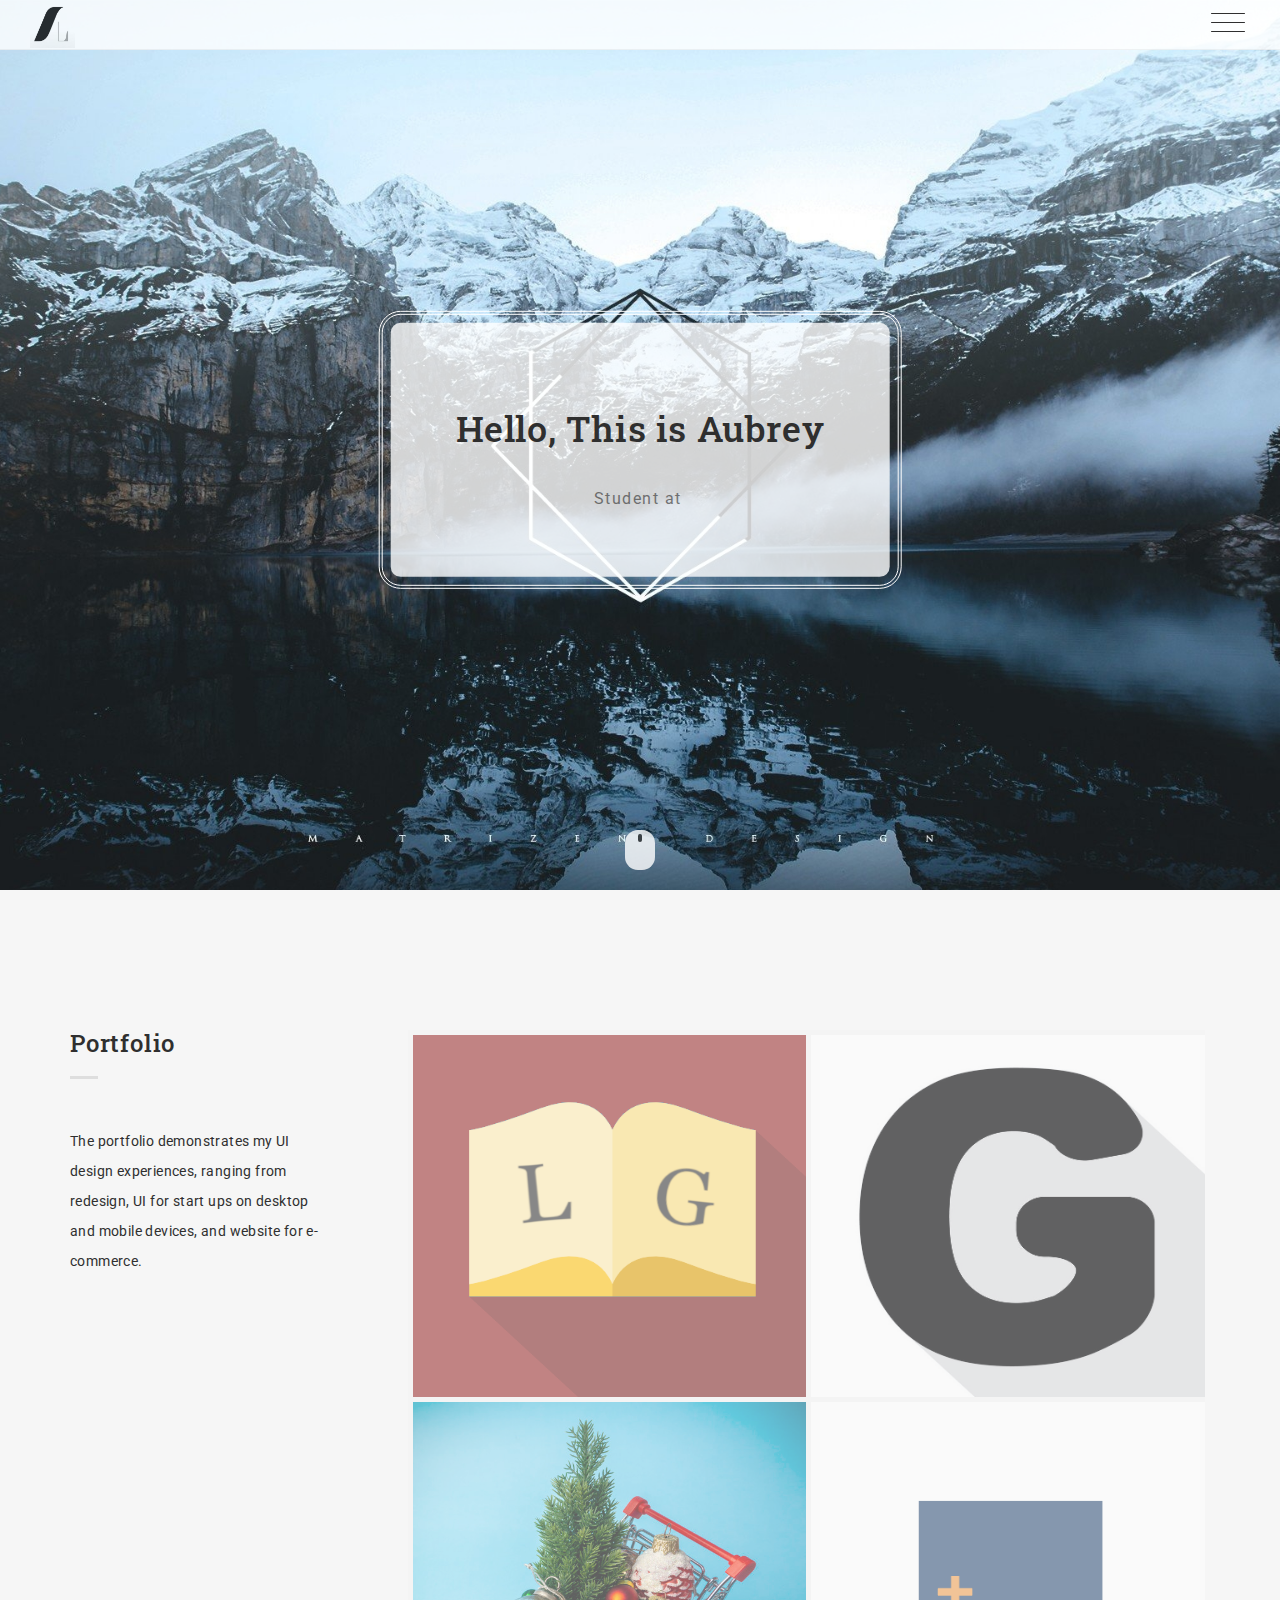
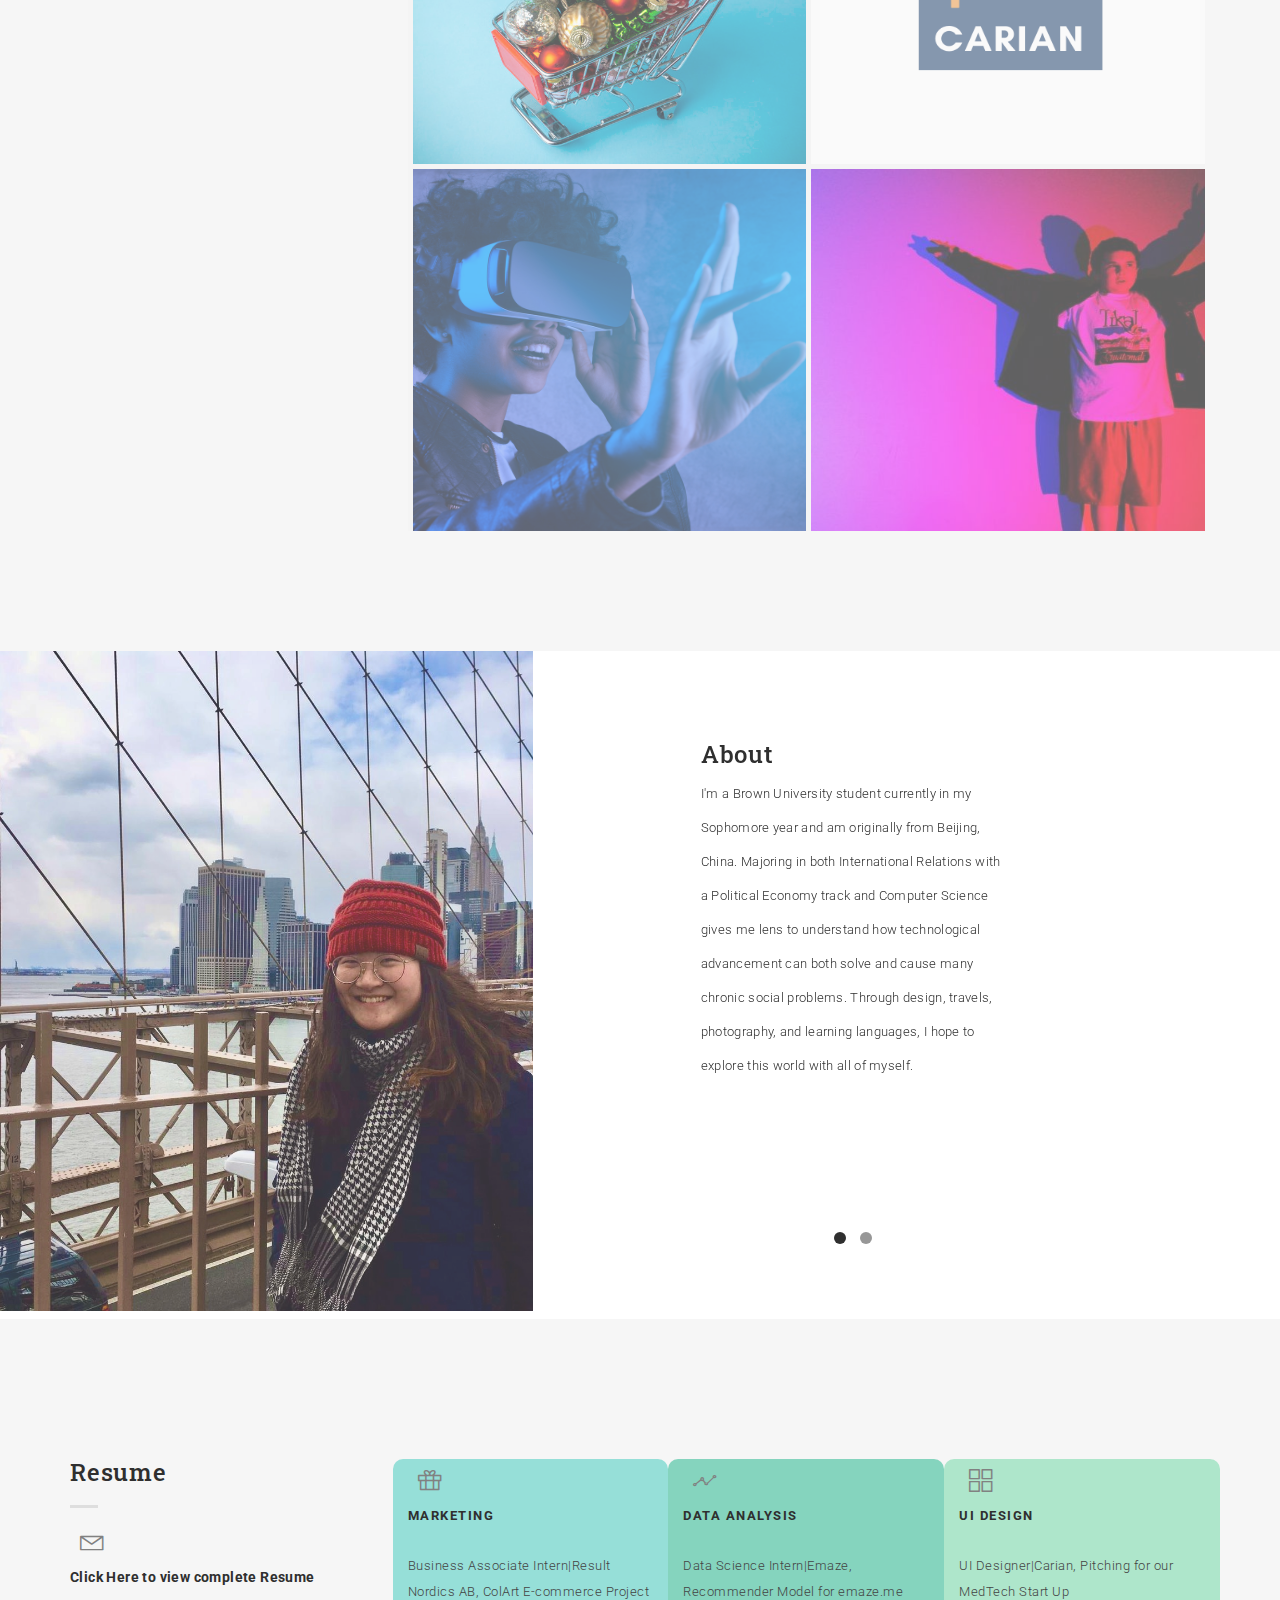
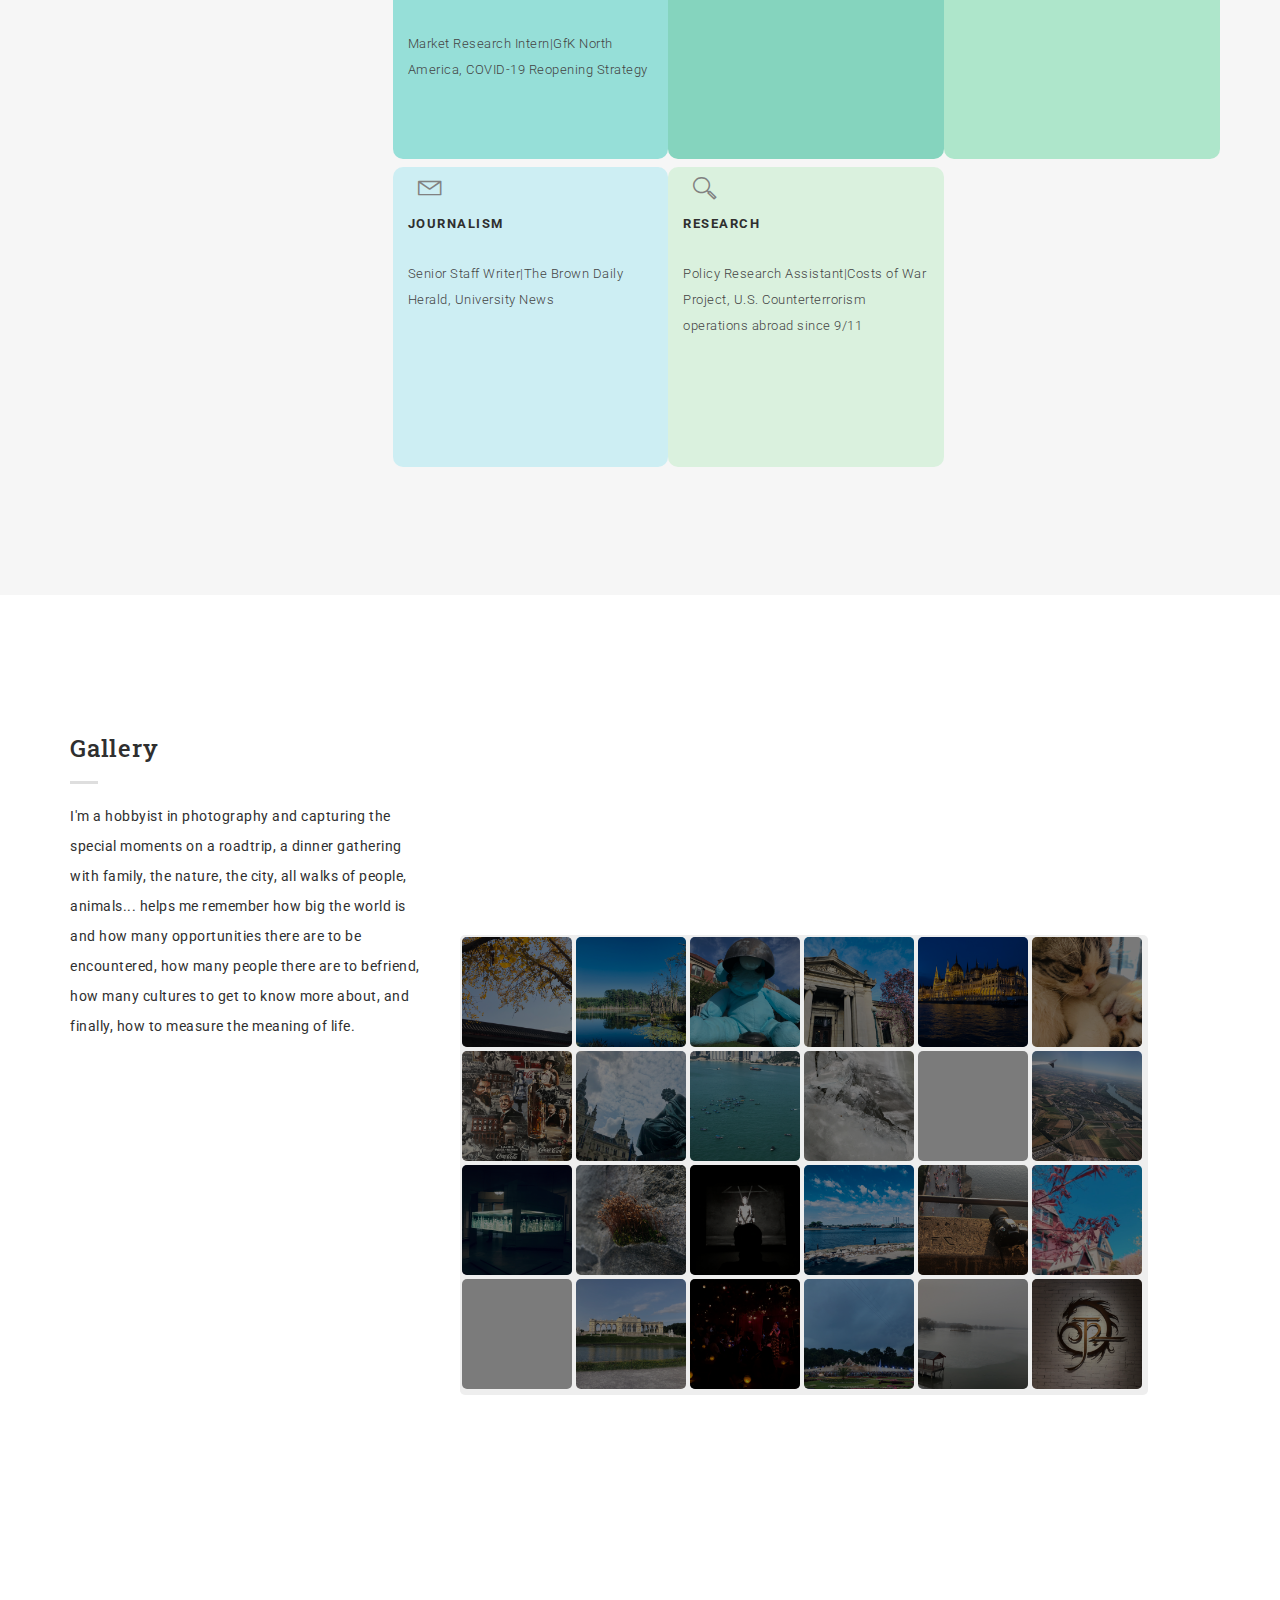
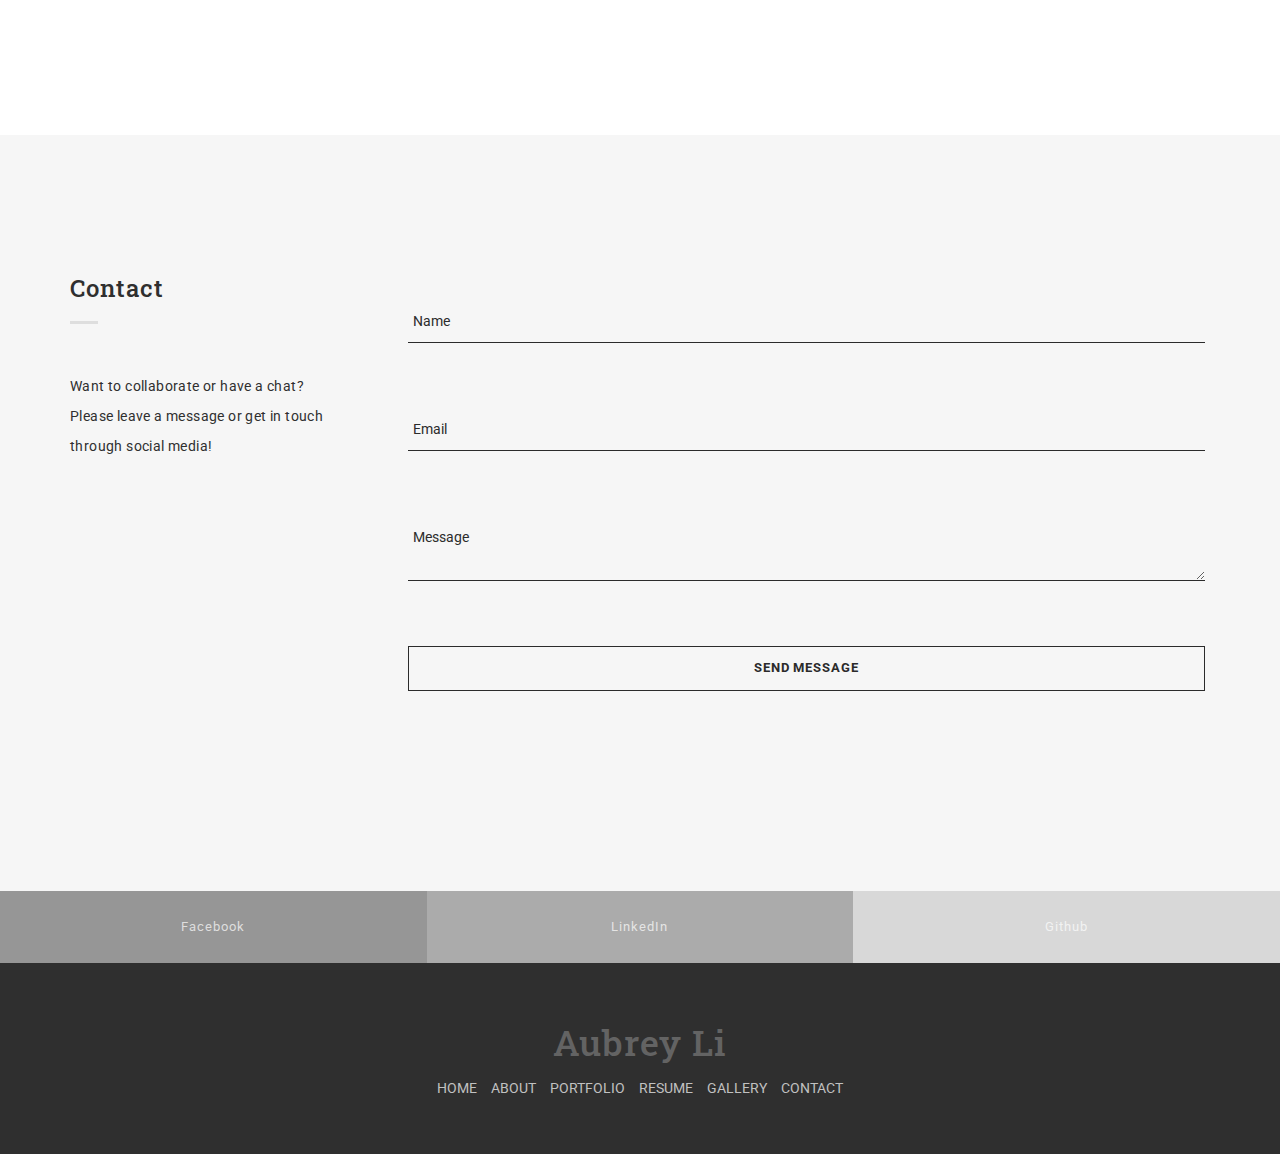
==== commit d4357f09: "background-color adjustment" ====
--- a/index.html
+++ b/index.html
@@ -262,7 +262,7 @@
         <!--/.ABOUT END-->
 
         <!--Resume-->
-        <section class="white-bg" id="resume">
+        <section class="grey-bg" id="resume">
           <div class="container">
             <div class="row">
               <div class="col-md-3">
@@ -704,8 +704,8 @@
         </section>
         /.TESTMONIAL END-->
 
-        <!--BLOG-->
-        <section class="grey-bg" id="gallery">
+        <!--Gallery-->
+        <section class="white-bg" id="gallery">
           <div class="container">
             <div class="row">
               <div class="col-md-4">
@@ -861,7 +861,7 @@
         <!--/.BLOG END-->
 
         <!--CONTACT-->
-        <section id="contact" class="white-bg">
+        <section id="contact" class="grey-bg">
           <div class="container">
             <div class="row">
               <div class="col-md-3">
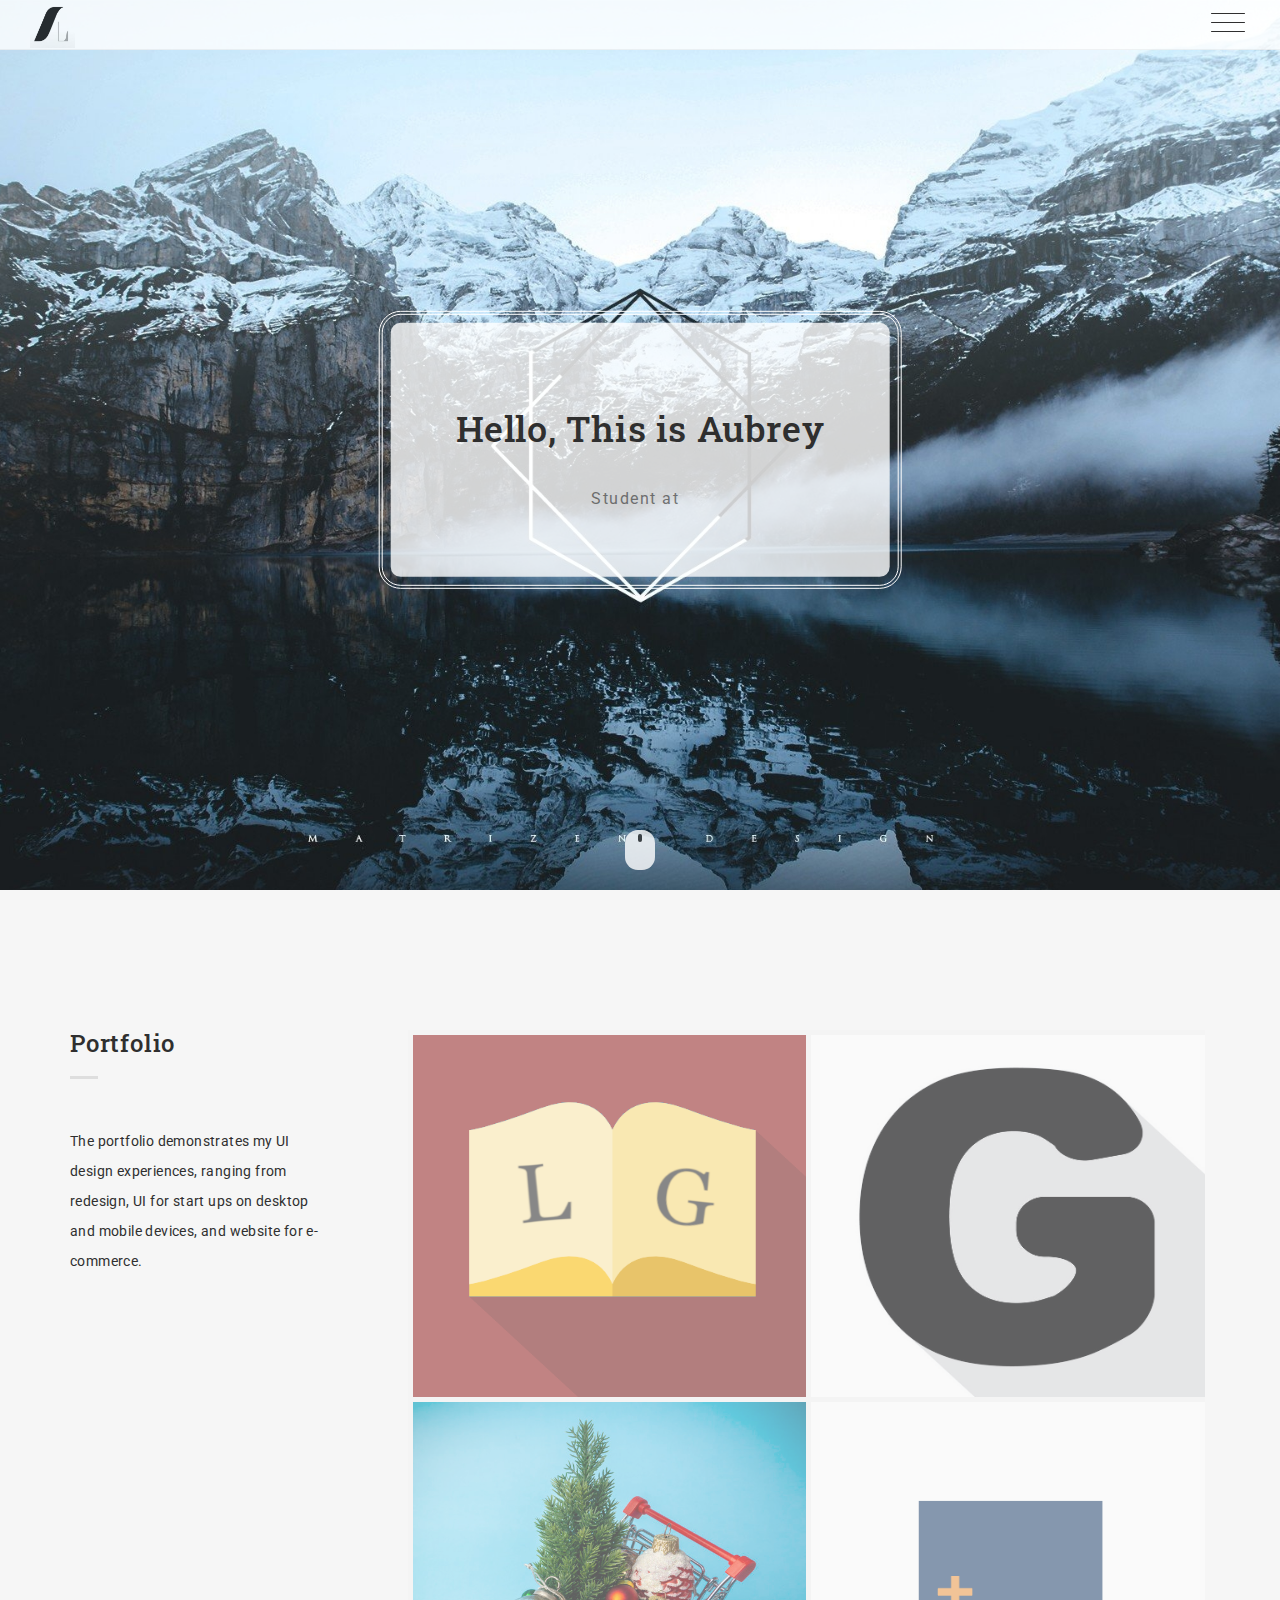
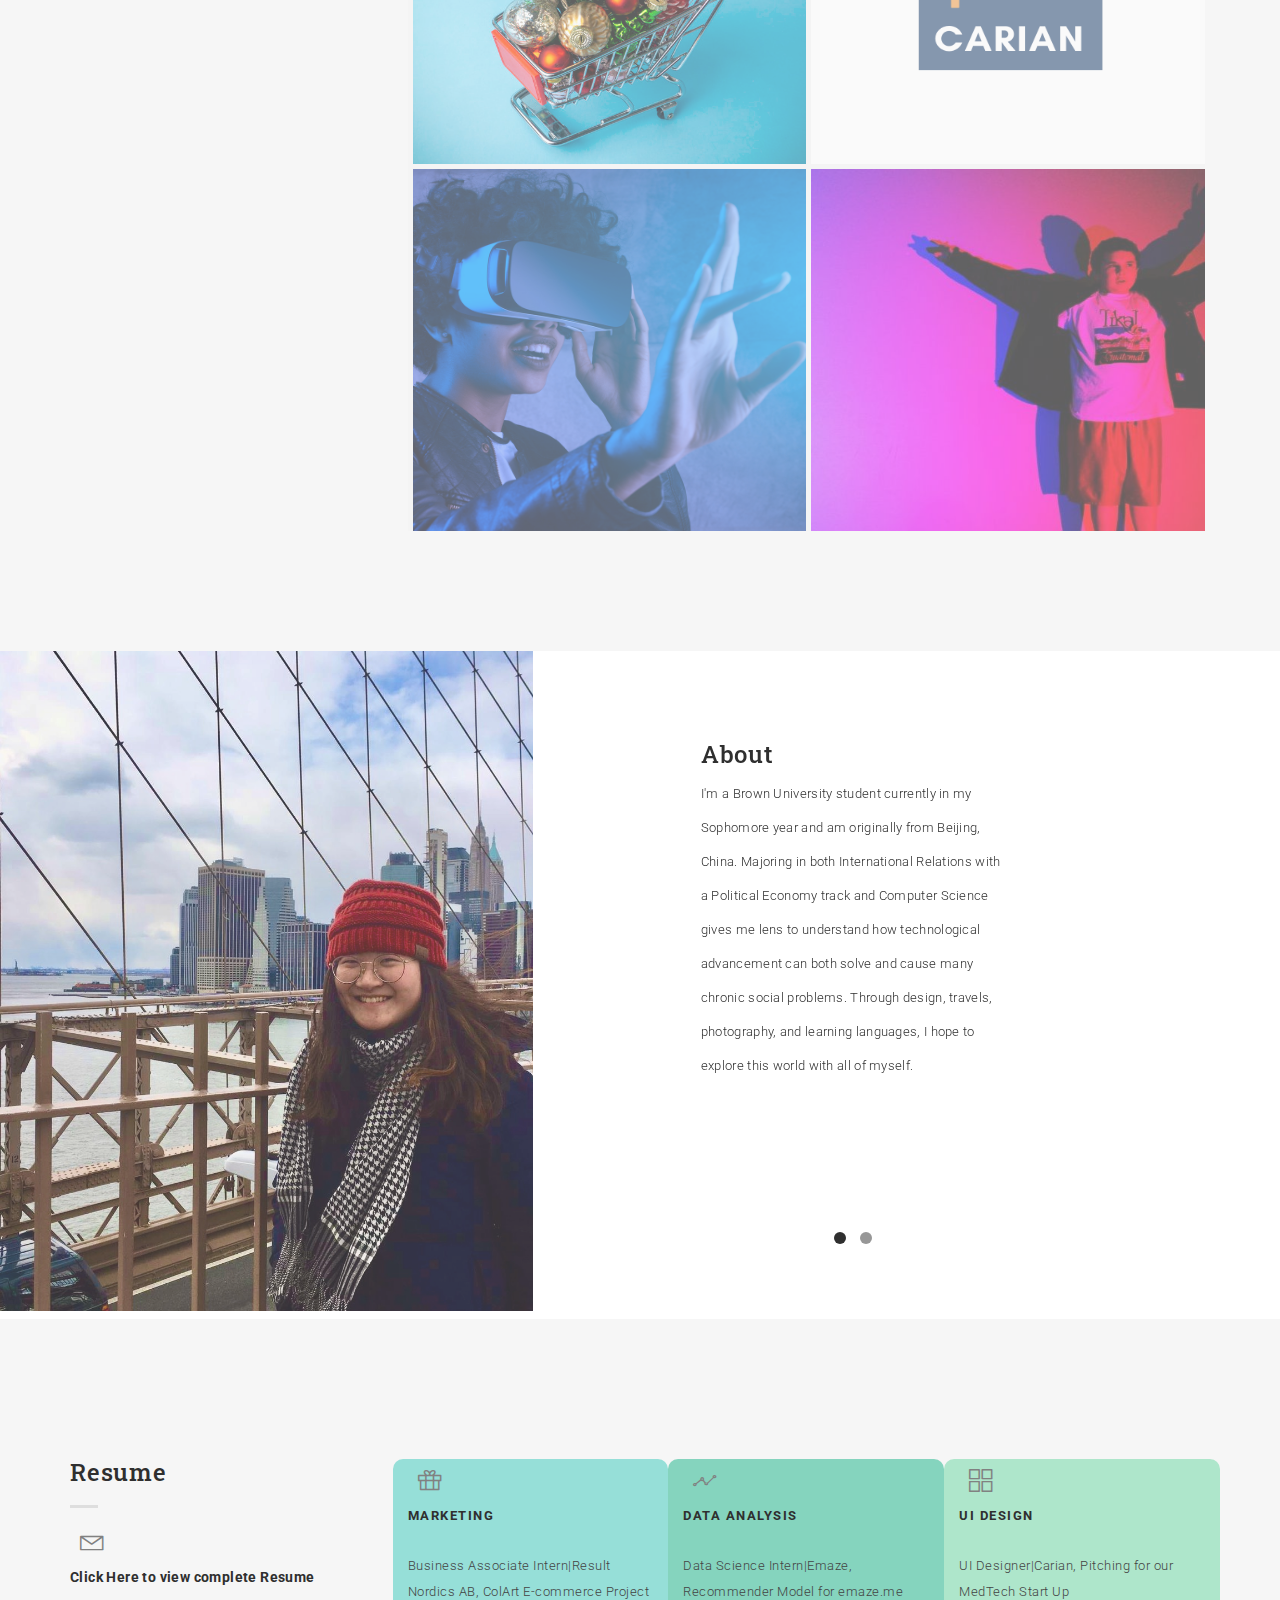
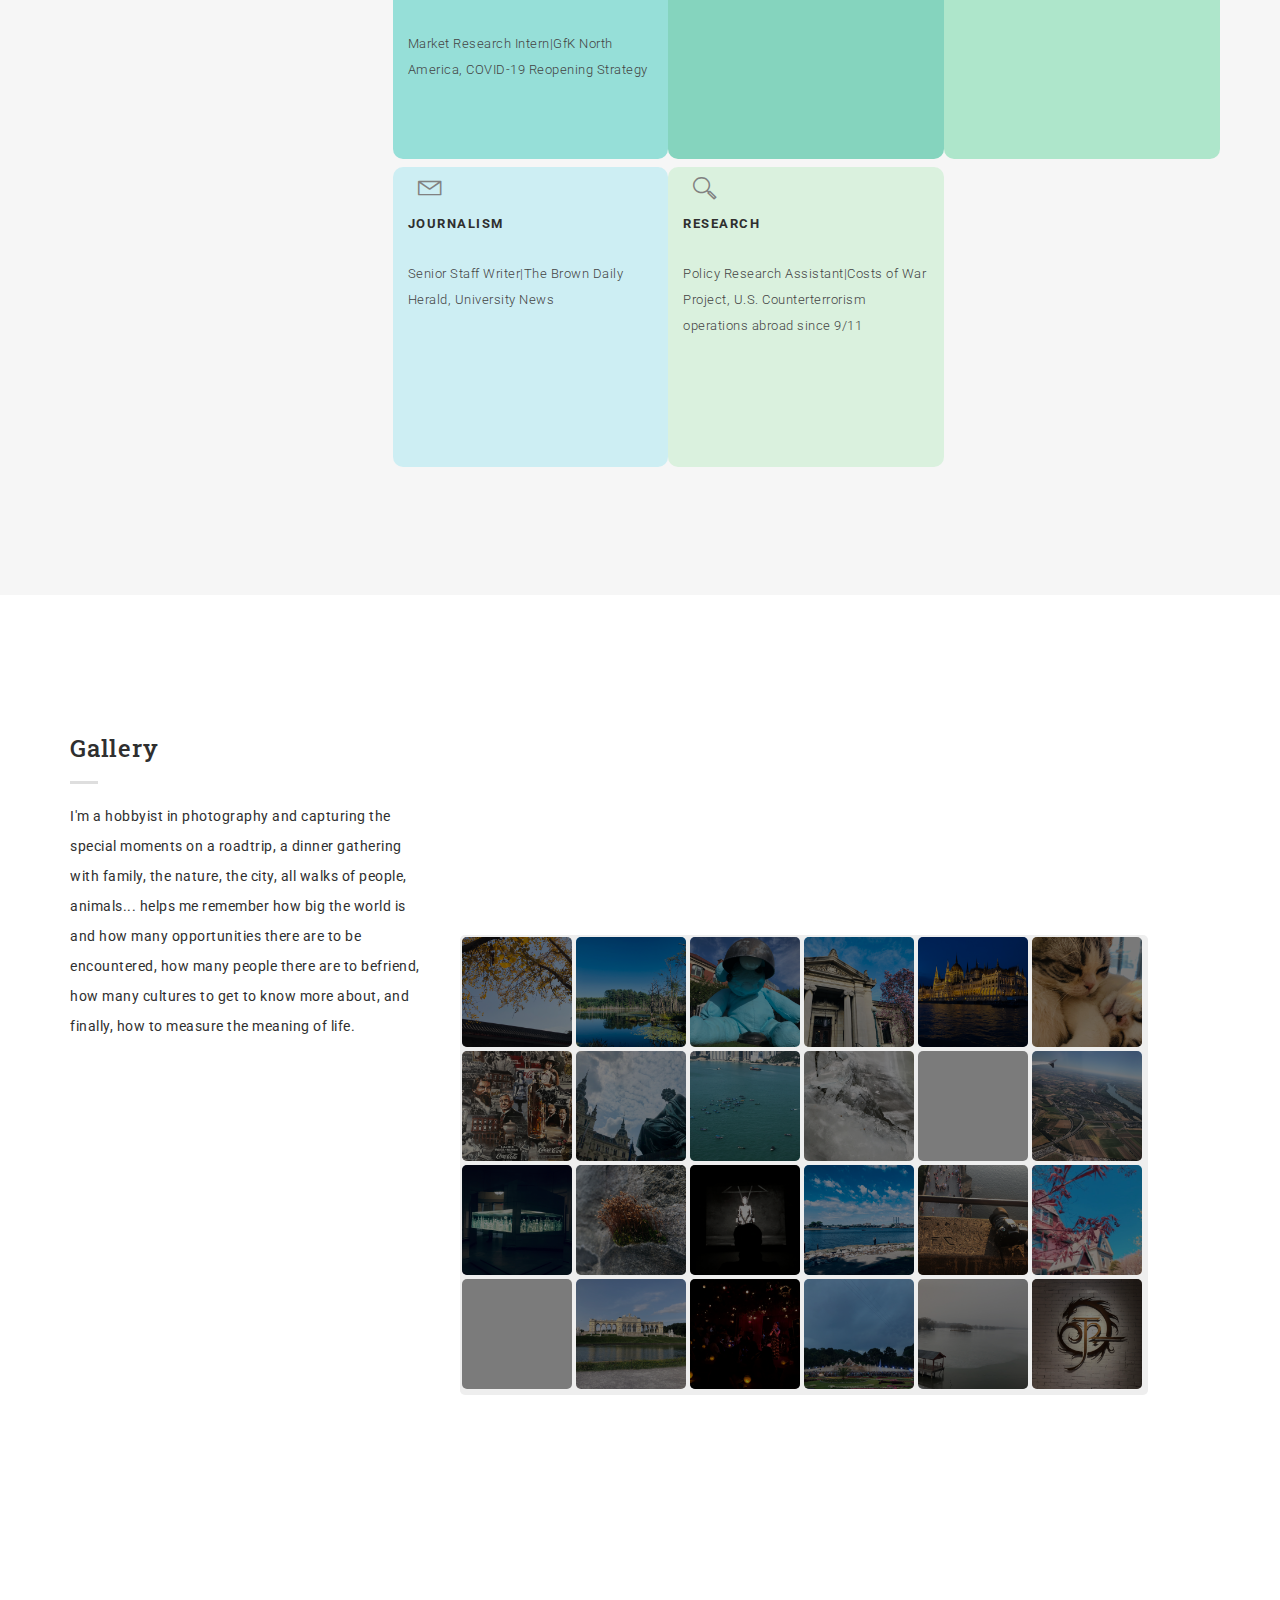
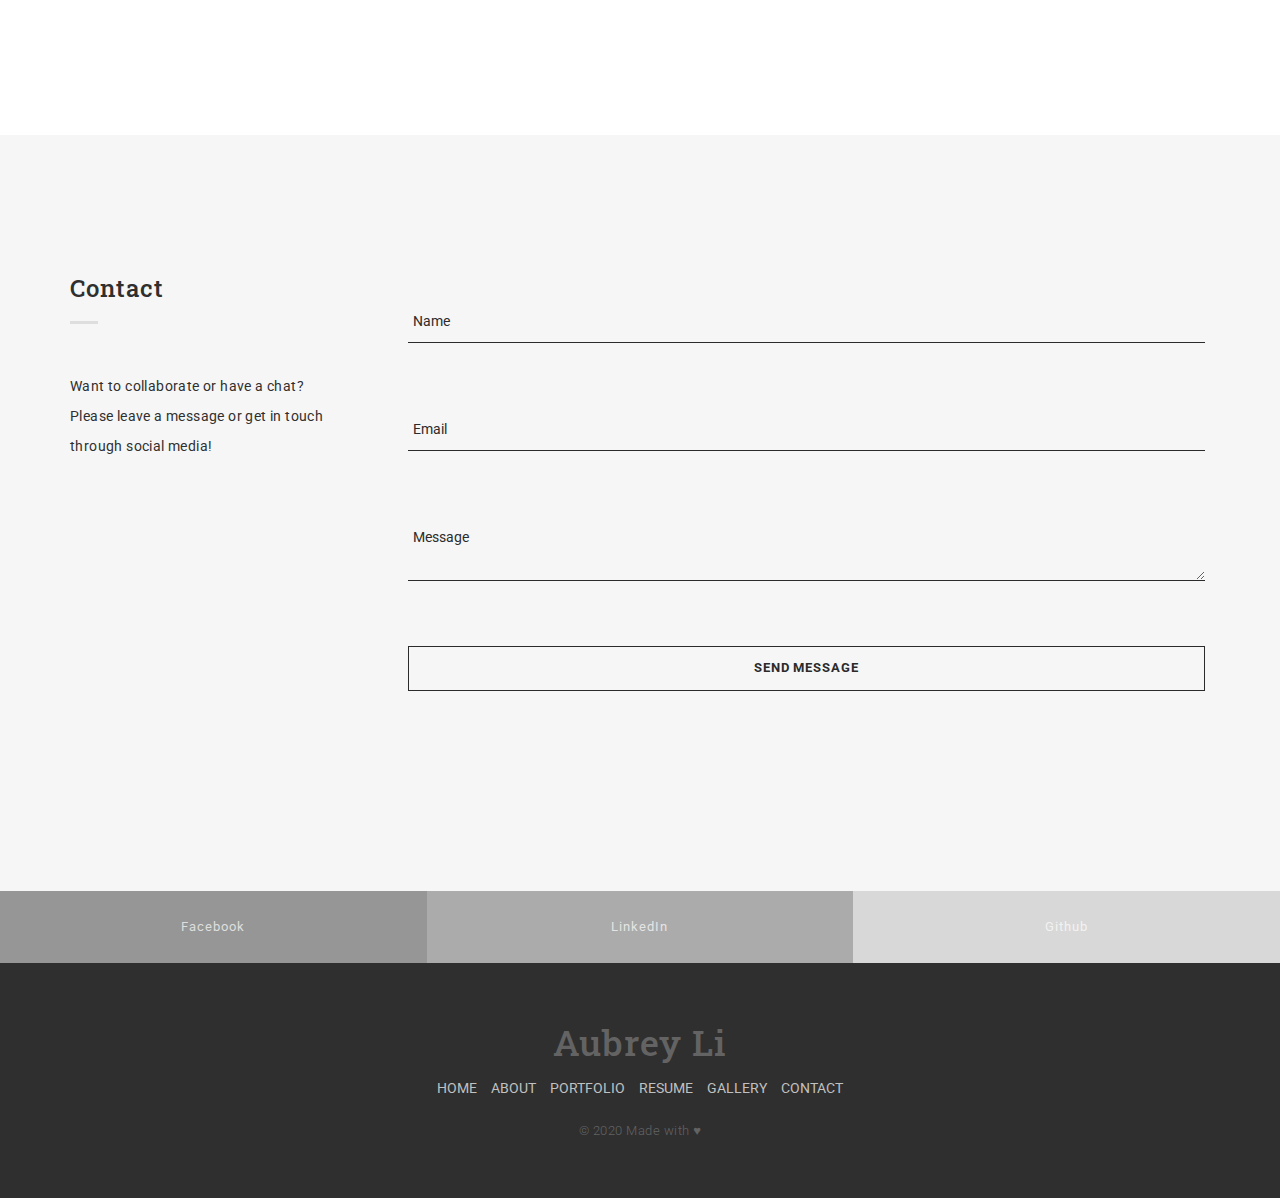
==== commit 9034a559: "edits to projects" ====
--- a/index.html
+++ b/index.html
@@ -935,6 +935,7 @@
                     <a href="#contact" data-scroll="" class="text-warning">CONTACT</a>
                   </li>
                 </ul>
+                <p>&#169 2020 Made with &#9829</p>
               </div>
             </div>
           </div>
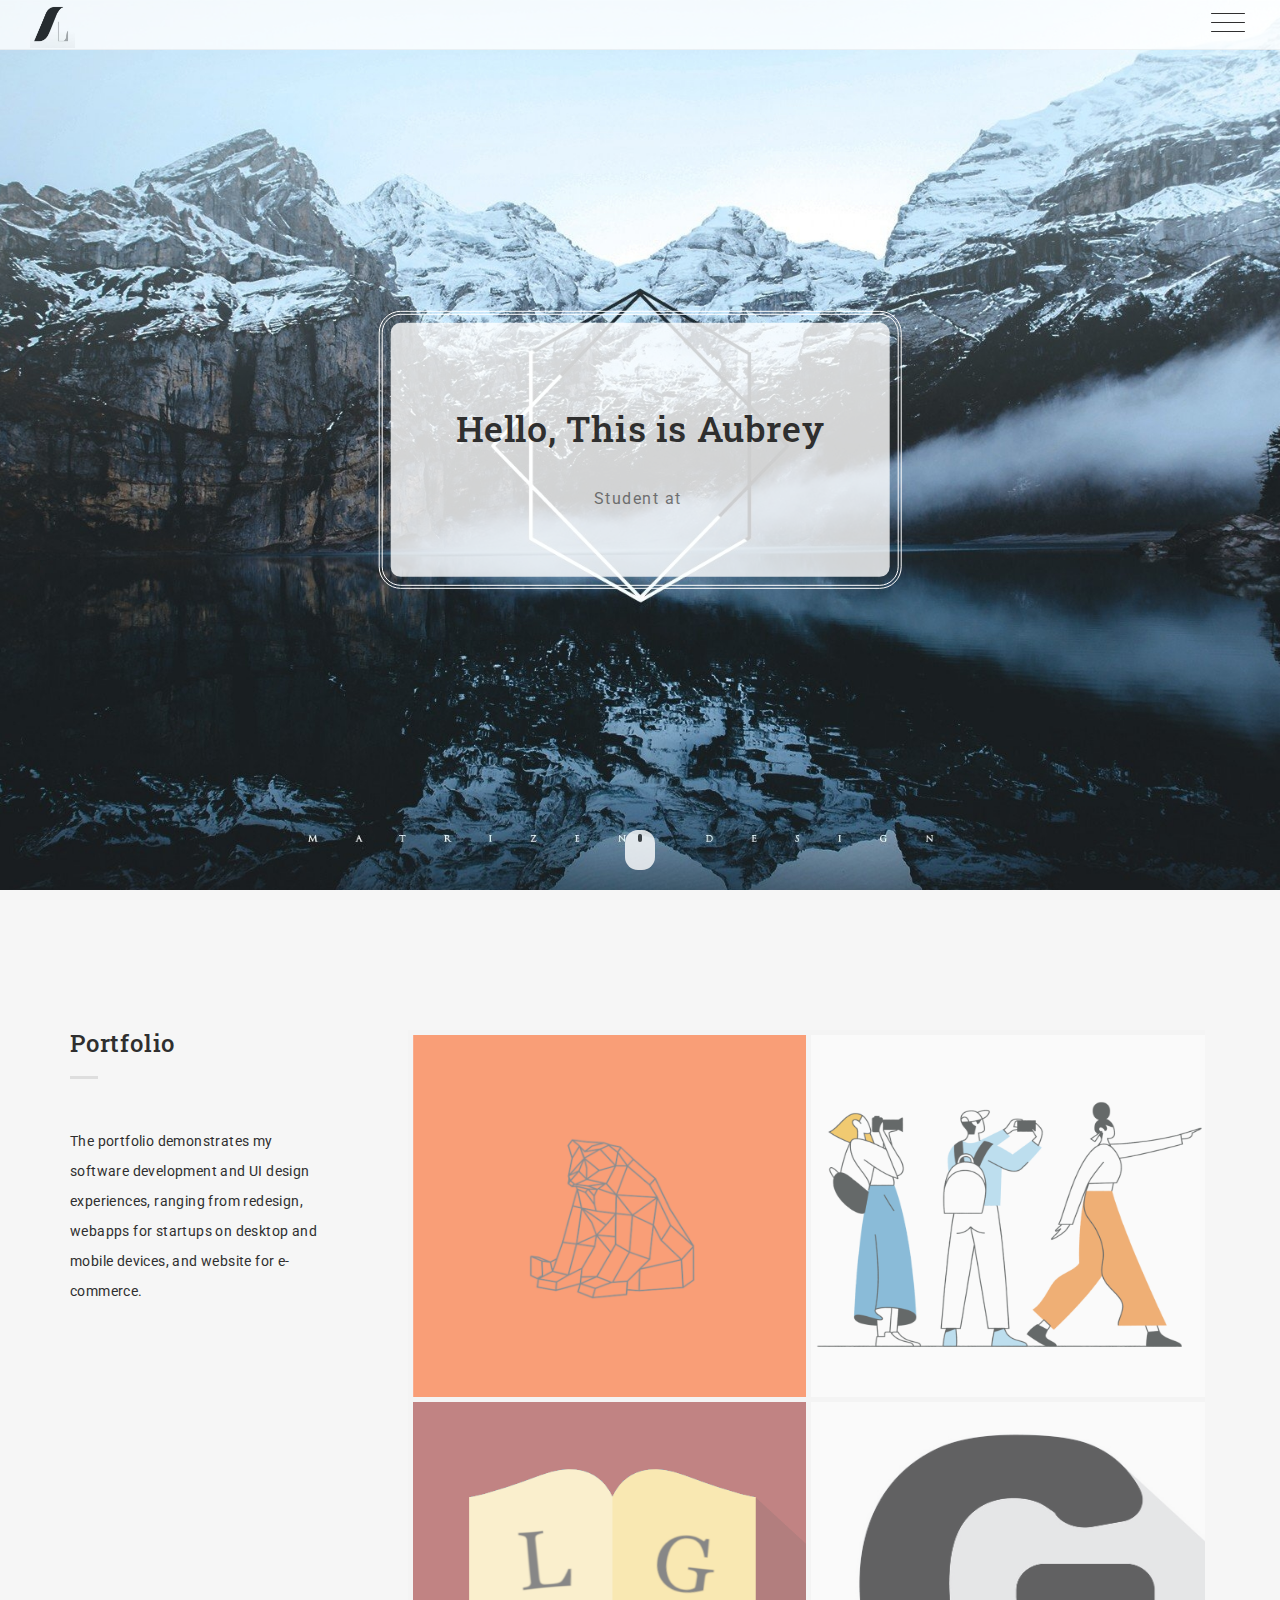
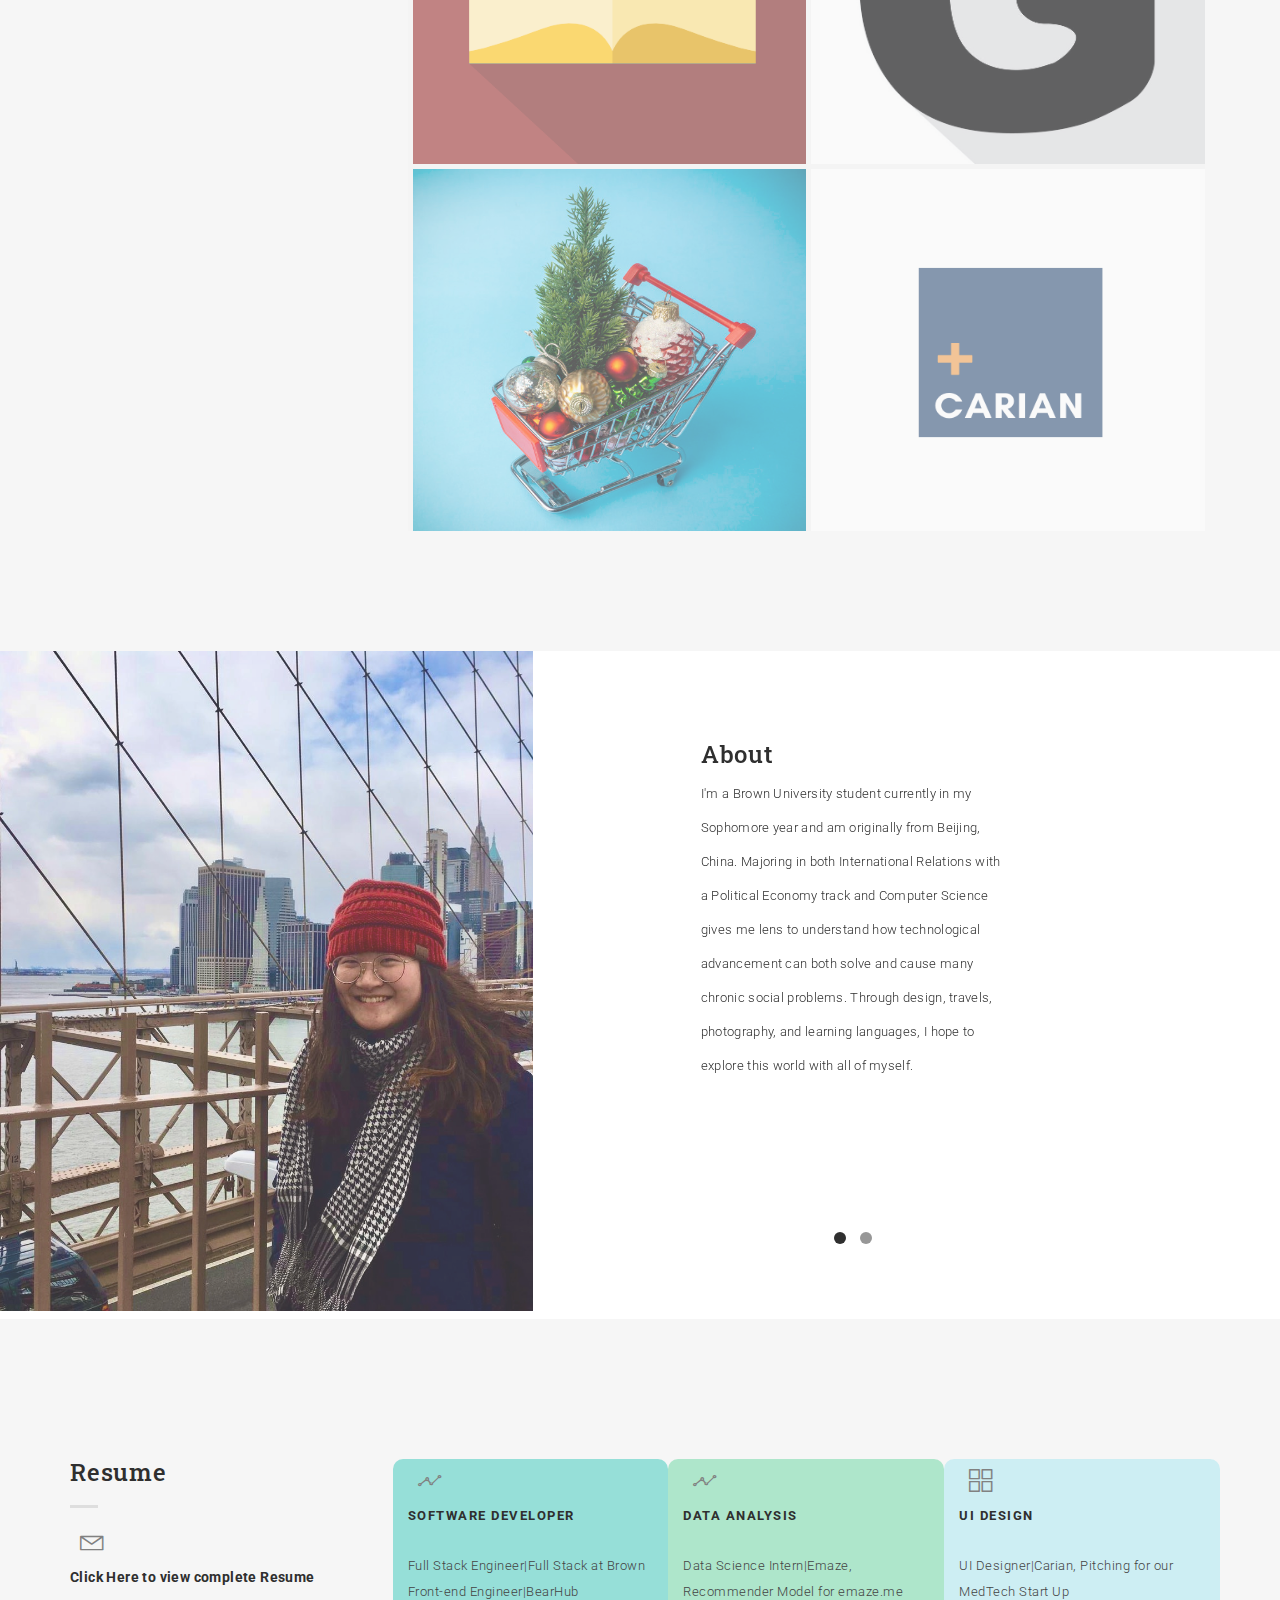
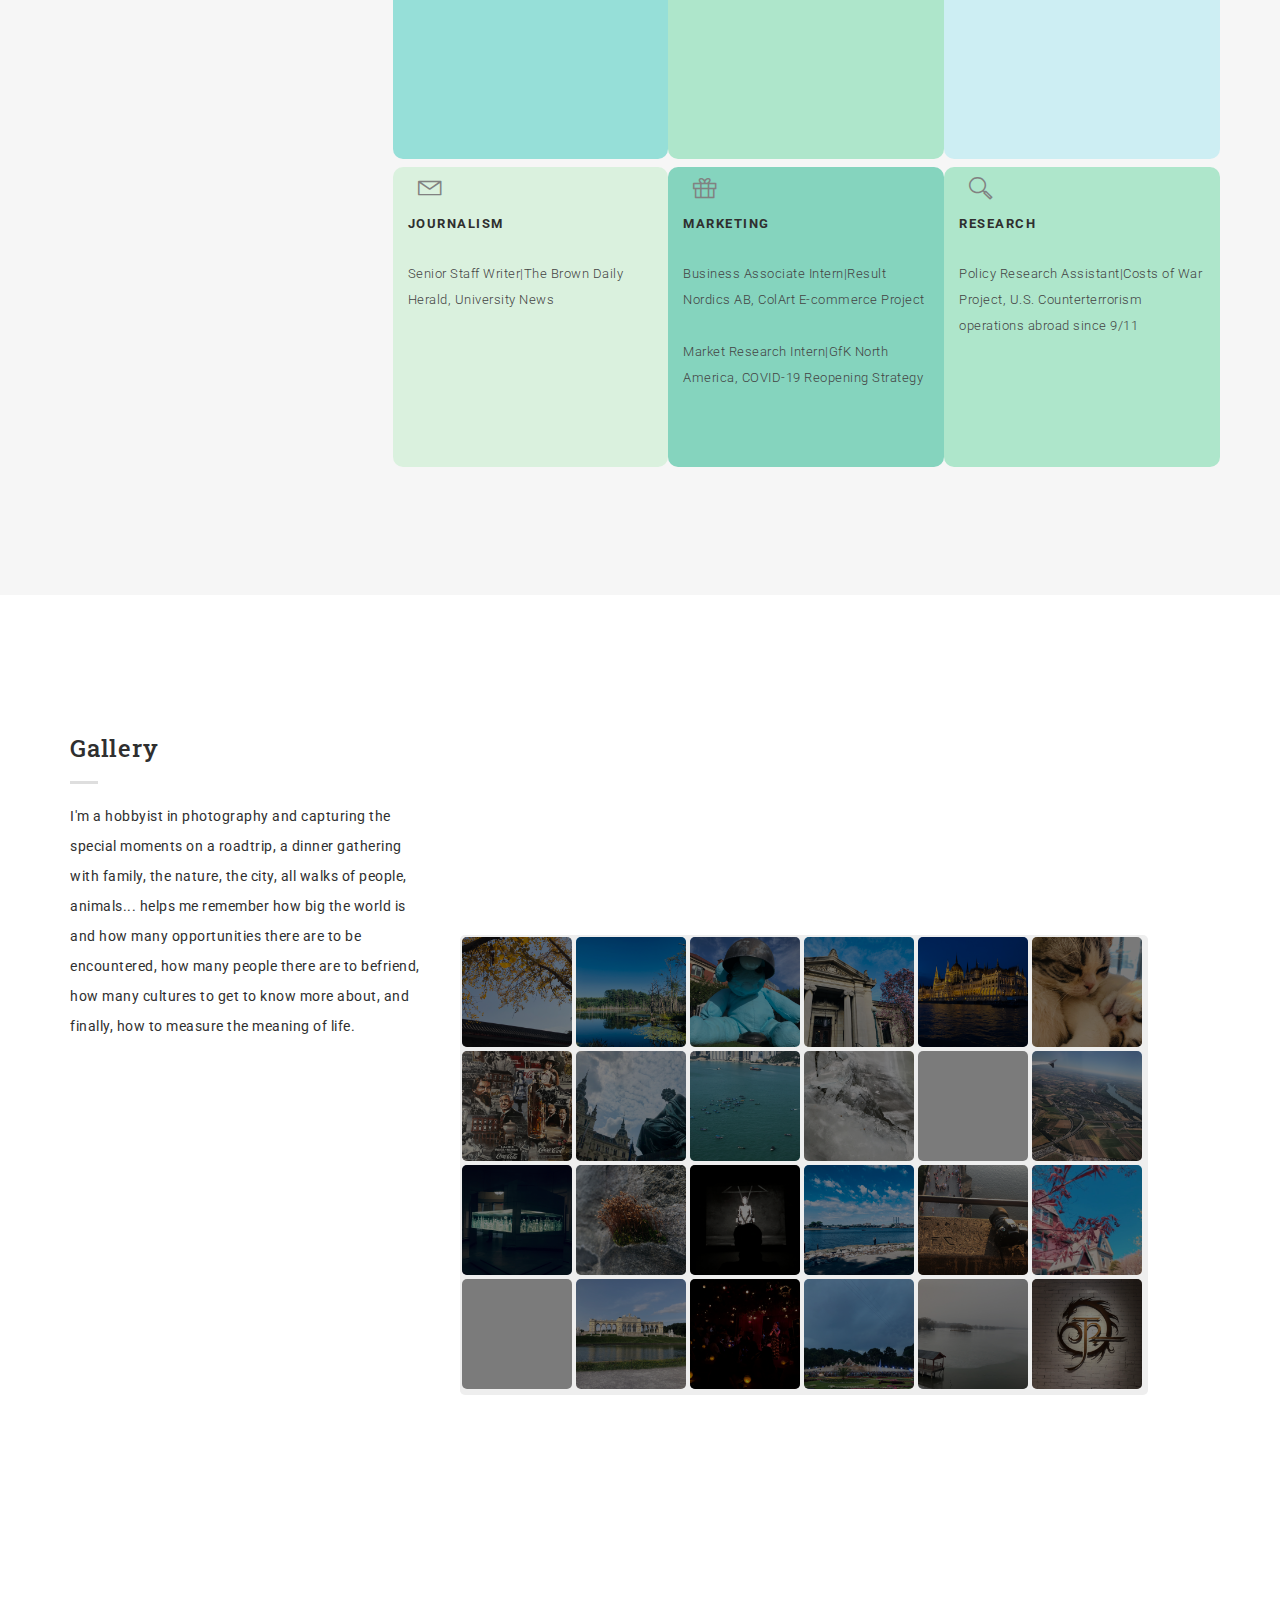
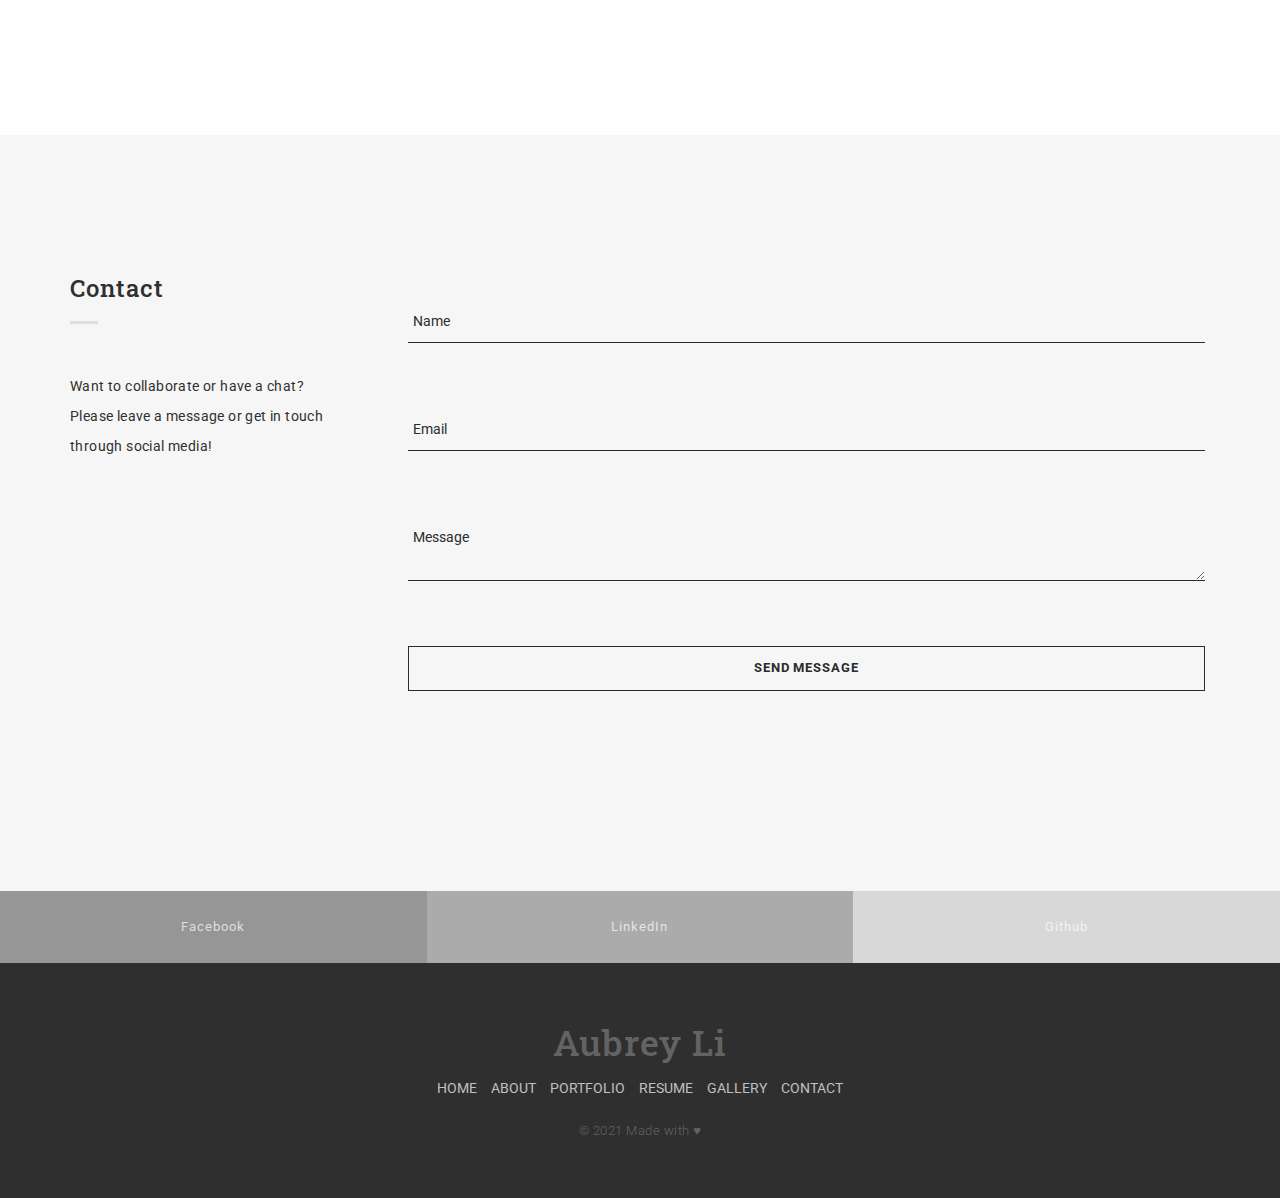
==== commit b3940f4b: "Updates (Mar.2021)" ====
--- a/index.html
+++ b/index.html
@@ -123,18 +123,42 @@
                   <span>Portfolio</span>
                 </h3>
                 <p class="content-detail">
-                  The portfolio demonstrates my UI design experiences, ranging from redesign, UI for start ups on desktop and mobile devices, and website for e-commerce.
+                  The portfolio demonstrates my software development and UI design experiences, ranging from redesign, webapps for startups on desktop and mobile devices, and website for e-commerce.
                 </p>
               </div>
               <div class="col-lg-9 col-md-9 content-right">
                 <!--PORTFOLIO *** come back and redirect the pages to the transfered html pages instead of the deployed websites-->
                 <ul class="portfolio-image">
+                  <li class="col-md-6">
+                    <a href="./BearHub.html"><img alt="image" src="images/bear.png">
+                      <div class="decription-wrap">
+                        <div class="image-bg">
+                          <p class="desc">
+                            BearHub-College connection
+                          </p> 
+                          <p class="desc2">Front-end Developer|MERN|Startup</p> 
+                        </div>
+                      </div>
+                    </a>
+                  </li>
+                  <li class="col-md-6">
+                    <a href="./post.html"><img alt="image" src="images/avatars.png">
+                      <div class="decription-wrap">
+                        <div class="image-bg">
+                          <p class="desc">
+                            Post-) Find friends to do things together
+                          </p> 
+                          <p class="desc2">Full Stack Developer|MERN</p>
+                        </div>
+                      </div>
+                    </a>
+                  </li>
                   <li class="col-md-6">
                     <a href="./Libgen.html"><img alt="image" src="images/LG.png">
                       <div class="decription-wrap">
                         <div class="image-bg">
                            <p class="desc">Library Genesis Responsive UI Redesign</p>
-                           <p class="desc2">CS1300|UI Design Project</p>
+                           <p class="desc2">UI Redesign</p>
                         </div>
 
                       </div>
@@ -145,7 +169,7 @@
                       <div class="decription-wrap">
                         <div class="image-bg">
                           <p class="desc">Gather-Your Perfect Workspace</p>
-                          <p class="desc2">CS1300|Iterative-Redesign|Networking|Workflow</p>
+                          <p class="desc2">Iterative-Redesign|Networking|Workflow</p>
                         </div>
                       </div>
                     </a>
@@ -155,7 +179,7 @@
                       <div class="decription-wrap">
                         <div class="image-bg">
                           <p class="desc">Christmas Shopping Cart</p>
-                          <p class="desc2">CS1300|E-Commerce|React</p>
+                          <p class="desc2">E-Commerce|React</p>
                         </div>
                       </div>
                     </a>
@@ -166,28 +190,6 @@
                         <div class="image-bg">
                           <p class="desc">Carian-Your Surgical Companion</p>
                           <p class="desc2">Start up|UI Designer|Innovation Dojo 2nd Top Venture</p>
-                        </div>
-                      </div>
-                    </a>
-                  </li>
-                  <li class="col-md-6">
-                    <a href="#"><img alt="image" src="images/VR.jpg">
-                      <div class="decription-wrap">
-                        <div class="image-bg">
-                          <p class="desc">
-                            Upcoming Project
-                          </p>  
-                        </div>
-                      </div>
-                    </a>
-                  </li>
-                  <li class="col-md-6">
-                    <a href="#"><img alt="image" src="images/exhibits.jpg">
-                      <div class="decription-wrap">
-                        <div class="image-bg">
-                          <p class="desc">
-                            Upcoming Project
-                          </p>
                         </div>
                       </div>
                     </a>
@@ -272,7 +274,7 @@
                 <h3 class="icon-use">
                   u
                 </h3>
-                  <a href="./images/Li_Yueshan.pdf" class="content-detail"><b>Click Here to view complete Resume</b></a>
+                  <a href="./images/Yueshan_Li.pdf" class="content-detail"><b>Click Here to view complete Resume</b></a>
               </div>
               <div class="col-md-9 content-right">
                 <div class="row">
@@ -280,20 +282,20 @@
                     <li>
                       <div class="col-md-4 col-sm-4 bgcolor1">
                         <h3 class="icon-use">
-                          b
+                          c
                         </h3>
                         <p class="head-sm">
-                          Marketing
+                          Software Developer
                         </p>
                         <p class="text-grey">
-                           Business Associate Intern|Result Nordics AB, ColArt E-commerce Project<br><br>
-                           Market Research Intern|GfK North America, COVID-19 Reopening Strategy
+                           Full Stack Engineer|Full Stack at Brown<br>
+                           Front-end Engineer|BearHub
                         </p><br>
                       </div>
                     </li>
 
                     <li>
-                      <div class="col-md-4 col-sm-4 bgcolor2">
+                      <div class="col-md-4 col-sm-4 bgcolor3">
                         <h3 class="icon-use">
                           c
                         </h3>
@@ -307,7 +309,7 @@
                     </li>
 
                     <li>
-                      <div class="col-md-4 col-sm-4 bgcolor3">
+                      <div class="col-md-4 col-sm-4 bgcolor4">
                         <h3 class="icon-use">
                           d
                         </h3>
@@ -323,7 +325,7 @@
 
                   <ul class="listing-item">
                     <li>
-                      <div class="col-md-4 col-sm-4 bgcolor4">
+                      <div class="col-md-4 col-sm-4 bgcolor5">
                         <p class="icon-use">
                           u
                         </p>
@@ -337,7 +339,22 @@
                     </li>
 
                     <li>
-                      <div class="col-md-4 col-sm-4 bgcolor5">
+                      <div class="col-md-4 col-sm-4 bgcolor2">
+                        <h3 class="icon-use">
+                          b
+                        </h3>
+                        <p class="head-sm">
+                          Marketing
+                        </p>
+                        <p class="text-grey">
+                           Business Associate Intern|Result Nordics AB, ColArt E-commerce Project<br><br>
+                           Market Research Intern|GfK North America, COVID-19 Reopening Strategy
+                        </p><br>
+                      </div>
+                    </li>
+
+                    <li>
+                      <div class="col-md-4 col-sm-4 bgcolor3">
                         <h3 class="icon-use">
                           s
                         </h3>
@@ -935,7 +952,7 @@
                     <a href="#contact" data-scroll="" class="text-warning">CONTACT</a>
                   </li>
                 </ul>
-                <p>&#169 2020 Made with &#9829</p>
+                <p>&#169 2021 Made with &#9829</p>
               </div>
             </div>
           </div>
